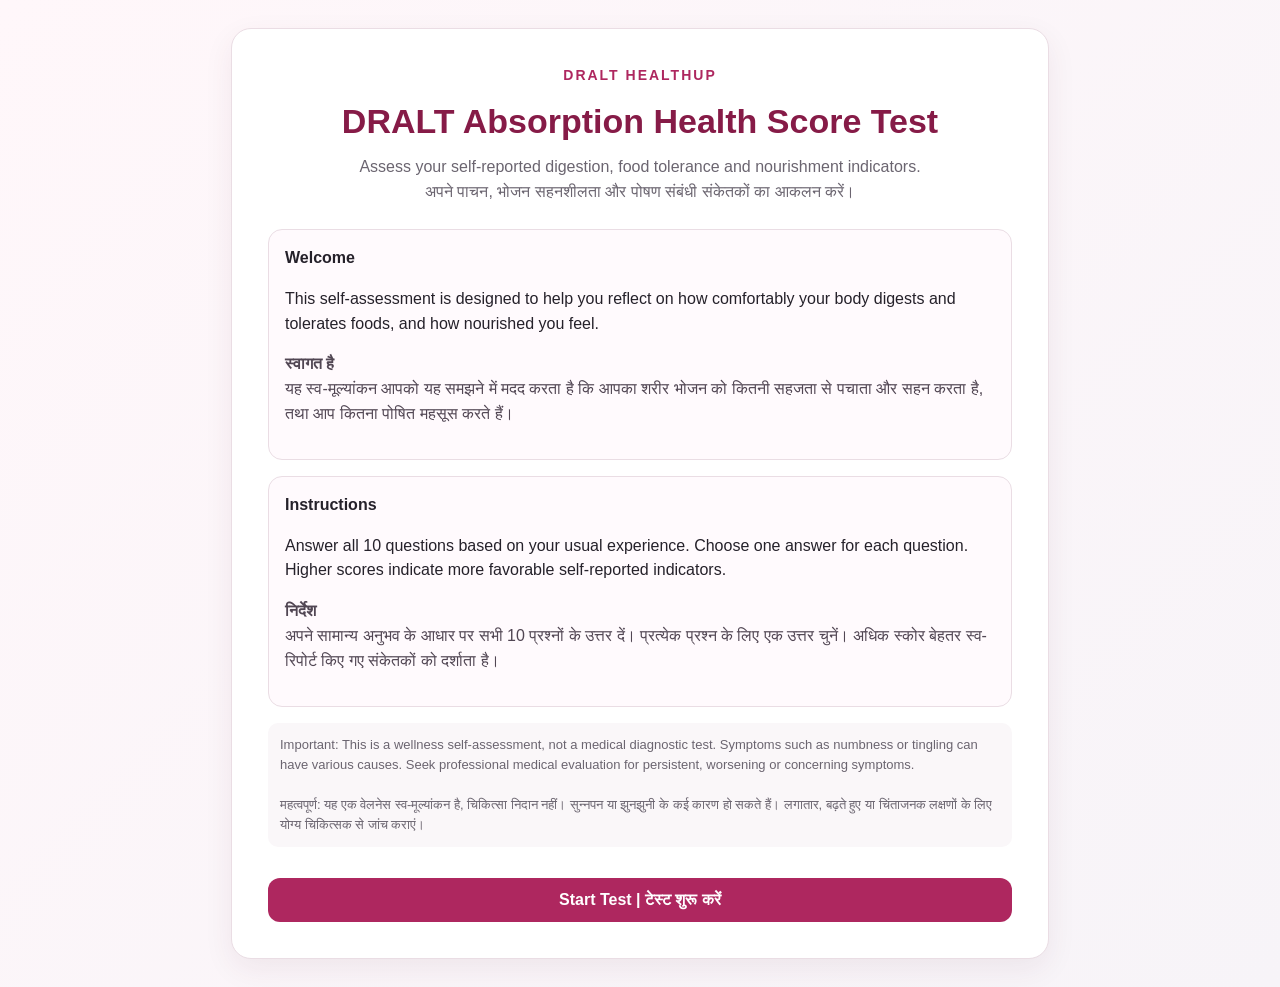
==== absorption-score.html @ eb75142c "Add files via upload" ====
<!DOCTYPE html>
<html lang="en">
<head>
<meta charset="UTF-8">
<meta name="viewport" content="width=device-width, initial-scale=1.0">
<title>DRALT Absorption Health Score Test</title>
<style>
:root{--magenta:#ae275f;--magenta-dark:#861b47;--soft:#fff1f6;--ink:#25212a;--muted:#6b6570;--line:#eadde4;--green:#287a53}
*{box-sizing:border-box}
body{margin:0;background:linear-gradient(135deg,#fff7fa,#f7f4f8);font-family:Arial,Helvetica,sans-serif;color:var(--ink);line-height:1.55}
.wrap{max-width:850px;margin:28px auto;padding:0 16px}
.card{background:#fff;border:1px solid var(--line);border-radius:20px;padding:clamp(20px,4vw,36px);box-shadow:0 10px 30px rgba(80,30,55,.07)}
.brand{text-align:center;color:var(--magenta);font-weight:800;letter-spacing:2px;font-size:14px}
h1{text-align:center;color:var(--magenta-dark);font-size:clamp(25px,5vw,34px);margin:8px 0}
.subtitle{text-align:center;color:var(--muted);margin:0 0 24px}
.bilingual{border:1px solid var(--line);border-radius:14px;padding:16px;margin:16px 0;background:#fffafd}
.bilingual .hi{margin-top:9px;color:#514653}
.note{font-size:13px;color:var(--muted);background:#faf7f9;padding:12px;border-radius:10px}
button{border:0;border-radius:12px;padding:13px 20px;font-size:16px;font-weight:700;cursor:pointer}
.primary{background:var(--magenta);color:#fff;width:100%;margin-top:18px}
.primary:hover{background:var(--magenta-dark)}
.progressrow{display:flex;justify-content:space-between;color:var(--muted);font-size:14px;margin-bottom:8px}
.progress{height:8px;background:#f0e5eb;border-radius:99px;overflow:hidden;margin-bottom:22px}
.bar{height:100%;background:var(--magenta);width:0%;transition:width .2s}
.qtitle{font-size:20px;font-weight:750;margin-bottom:5px}
.hindi{color:#594b56;margin-bottom:18px}
.options{display:grid;gap:10px}
.option{display:flex;align-items:flex-start;gap:12px;border:1px solid var(--line);border-radius:12px;padding:13px;cursor:pointer;transition:.15s}
.option:hover{border-color:var(--magenta);background:var(--soft)}
.option input{margin-top:5px;accent-color:var(--magenta);transform:scale(1.15)}
.option.selected{border-color:var(--magenta);background:var(--soft)}
.opttext{font-weight:600}.opthi{color:var(--muted);font-size:14px}
.nav{display:flex;gap:10px;margin-top:20px}.nav button{flex:1}
.secondary{background:#f1e9ee;color:var(--magenta-dark)}
.result{text-align:center}
.score{font-size:58px;font-weight:800;color:var(--magenta);line-height:1.1;margin:16px 0}
.score small{font-size:20px;color:var(--muted)}
.level{font-size:22px;font-weight:800;color:var(--magenta-dark)}
.resultbar{height:14px;background:#f0e5eb;border-radius:99px;margin:20px 0;overflow:hidden}
.resultbar div{height:100%;background:var(--magenta)}
.resultgrid{display:grid;grid-template-columns:repeat(2,minmax(0,1fr));gap:10px;margin-top:18px}
.resultitem{background:#fffafd;border:1px solid var(--line);border-radius:12px;padding:12px;text-align:left}
.resultitem strong{display:block;color:var(--magenta-dark)}
@media(max-width:560px){.resultgrid{grid-template-columns:1fr}.nav{flex-direction:column}}
</style>
</head>
<body>
<div class="wrap">
<div class="card" id="app">
<div class="brand">DRALT HEALTHUP</div>
<h1>DRALT Absorption Health Score Test</h1>
<p class="subtitle">Assess your self-reported digestion, food tolerance and nourishment indicators.<br>अपने पाचन, भोजन सहनशीलता और पोषण संबंधी संकेतकों का आकलन करें।</p>
<div class="bilingual">
<strong>Welcome</strong>
<p>This self-assessment is designed to help you reflect on how comfortably your body digests and tolerates foods, and how nourished you feel.</p>
<p class="hi"><strong>स्वागत है</strong><br>यह स्व-मूल्यांकन आपको यह समझने में मदद करता है कि आपका शरीर भोजन को कितनी सहजता से पचाता और सहन करता है, तथा आप कितना पोषित महसूस करते हैं।</p>
</div>
<div class="bilingual">
<strong>Instructions</strong>
<p>Answer all 10 questions based on your usual experience. Choose one answer for each question. Higher scores indicate more favorable self-reported indicators.</p>
<p class="hi"><strong>निर्देश</strong><br>अपने सामान्य अनुभव के आधार पर सभी 10 प्रश्नों के उत्तर दें। प्रत्येक प्रश्न के लिए एक उत्तर चुनें। अधिक स्कोर बेहतर स्व-रिपोर्ट किए गए संकेतकों को दर्शाता है।</p>
</div>
<p class="note">Important: This is a wellness self-assessment, not a medical diagnostic test. Symptoms such as numbness or tingling can have various causes. Seek professional medical evaluation for persistent, worsening or concerning symptoms.<br><br>महत्वपूर्ण: यह एक वेलनेस स्व-मूल्यांकन है, चिकित्सा निदान नहीं। सुन्नपन या झुनझुनी के कई कारण हो सकते हैं। लगातार, बढ़ते हुए या चिंताजनक लक्षणों के लिए योग्य चिकित्सक से जांच कराएं।</p>
<button class="primary" onclick="startTest()">Start Test | टेस्ट शुरू करें</button>
</div>
</div>
<script>
const questions = [
{en:"Digestive Comfort | पाचन की सहजता",q:"How comfortably does your body digest regular meals without heaviness or discomfort?",hi:"आपका शरीर नियमित भोजन को बिना भारीपन या परेशानी के कितनी सहजता से पचाता है?",opts:[["Very Poor","बहुत खराब"],["Poor","खराब"],["Average","सामान्य"],["Good","अच्छा"],["Excellent","उत्कृष्ट"]]},
{en:"Bloating & Gas | पेट फूलना एवं गैस",q:"How free are you from frequent bloating, gas or abdominal discomfort?",hi:"आप बार-बार होने वाले पेट फूलने, गैस या पेट की परेशानी से कितने मुक्त रहते हैं?",opts:[["Very Poor","बहुत खराब"],["Poor","खराब"],["Average","सामान्य"],["Good","अच्छा"],["Excellent","उत्कृष्ट"]]},
{en:"Bowel Health | मल त्याग का स्वास्थ्य",q:"How comfortable and satisfactory is your bowel movement, without constipation or loose stools?",hi:"कब्ज या पतले मल की परेशानी के बिना आपका मल त्याग कितना सहज और संतोषजनक रहता है?",opts:[["Very Poor","बहुत खराब"],["Poor","खराब"],["Average","सामान्य"],["Good","अच्छा"],["Excellent","उत्कृष्ट"]]},
{en:"Sweet Craving | मीठे की क्रेविंग",q:"How intense is your craving for sweets, sugar or sweet foods?",hi:"मीठा, चीनी या मिठाइयाँ खाने की क्रेविंग कितनी तीव्र होती है?",opts:[["Very Intense","बहुत तीव्र"],["Intense","तीव्र"],["Moderate","मध्यम"],["Mild","हल्की"],["Very Little / None","बहुत कम / बिल्कुल नहीं"]]},
{en:"Oily Food Craving | तेलयुक्त भोजन की क्रेविंग",q:"How intense is your craving for oily, fried or fatty foods?",hi:"तेलयुक्त, तले हुए या फैट वाले खाद्य पदार्थों की क्रेविंग कितनी तीव्र होती है?",opts:[["Very Intense","बहुत तीव्र"],["Intense","तीव्र"],["Moderate","मध्यम"],["Mild","हल्की"],["Very Little / None","बहुत कम / बिल्कुल नहीं"]]},
{en:"Spicy Food Craving | तीखे भोजन की क्रेविंग",q:"How intense is your craving for spicy or strongly flavored foods?",hi:"तीखे या तेज़ स्वाद वाले खाद्य पदार्थों की क्रेविंग कितनी तीव्र होती है?",opts:[["Very Intense","बहुत तीव्र"],["Intense","तीव्र"],["Moderate","मध्यम"],["Mild","हल्की"],["Very Little / None","बहुत कम / बिल्कुल नहीं"]]},
{en:"Food Tolerance | भोजन सहनशीलता",q:"How comfortably does your digestive system tolerate fruits, raw salads and healthy raw green vegetables without gas, digestive discomfort or any other unwanted symptoms?",hi:"आपका पाचन तंत्र फलों, कच्चे सलाद और स्वस्थ कच्ची हरी सब्ज़ियों को गैस, पाचन संबंधी परेशानी या किसी अन्य अनचाहे लक्षण के बिना कितनी सहजता से सहन करता है?",opts:[["Very Poor","बहुत खराब"],["Poor","खराब"],["Average","सामान्य"],["Good","अच्छा"],["Excellent","उत्कृष्ट"]]},
{en:"Nourishment & Strength | पोषण एवं शक्ति",q:"How adequately nourished and physically strong do you feel in daily life?",hi:"आप दैनिक जीवन में कितना पोषित और शारीरिक रूप से मजबूत महसूस करते हैं?",opts:[["Very Poor","बहुत खराब"],["Poor","खराब"],["Average","सामान्य"],["Good","अच्छा"],["Excellent","उत्कृष्ट"]]},
{en:"Hair & Nails Health | बाल एवं नाखूनों का स्वास्थ्य",q:"How healthy and strong do your hair and nails feel, without frequent brittleness or unusual changes?",hi:"बार-बार टूटने या असामान्य बदलाव के बिना आपके बाल और नाखून कितने स्वस्थ और मजबूत महसूस होते हैं?",opts:[["Very Poor","बहुत खराब"],["Poor","खराब"],["Average","सामान्य"],["Good","अच्छा"],["Excellent","उत्कृष्ट"]]},
{en:"Numbness & Tingling | सुन्नपन एवं झुनझुनी",q:"How frequently do you experience numbness or tingling sensations in your hands, feet or other body parts?",hi:"आपको हाथों, पैरों या शरीर के अन्य हिस्सों में सुन्नपन या झुनझुनी का अनुभव कितनी बार होता है?",opts:[["Very Frequently","बहुत बार"],["Frequently","बार-बार"],["Sometimes","कभी-कभी"],["Rarely","बहुत कम"],["Never","कभी नहीं"]]}
];
let answers = Array(questions.length).fill(null), current=0;
function startTest(){current=0;renderQuestion();}
function renderQuestion(){
const q=questions[current];
const app=document.getElementById("app");
app.innerHTML=`<div class="brand">DRALT HEALTHUP</div><div class="progressrow"><span>Question ${current+1} of ${questions.length} | प्रश्न ${current+1}/${questions.length}</span><span>${Math.round((current)/questions.length*100)}%</span></div><div class="progress"><div class="bar" style="width:${(current)/questions.length*100}%"></div></div><div class="qtitle">${q.en}</div><div>${q.q}</div><div class="hindi">${q.hi}</div><div class="options">${q.opts.map((o,i)=>`<label class="option ${answers[current]===i?'selected':''}"><input type="radio" name="answer" value="${i}" ${answers[current]===i?'checked':''} onchange="choose(${i})"><span><span class="opttext">${i+1}. ${o[0]}</span><br><span class="opthi">${o[1]}</span></span></label>`).join("")}</div><div class="nav">${current>0?'<button class="secondary" onclick="prev()">Previous | पिछला</button>':''}<button class="primary" style="margin-top:0" onclick="next()">${current===questions.length-1?'See Result | परिणाम देखें':'Next | अगला'}</button></div>`;
}
function choose(i){answers[current]=i;renderQuestion();}
function prev(){if(current>0){current--;renderQuestion();}}
function next(){if(answers[current]===null){alert("Please select an answer. कृपया एक उत्तर चुनें।");return;}if(current<questions.length-1){current++;renderQuestion();}else showResult();}
function showResult(){
const total=answers.reduce((sum,a)=>sum+(a+1),0);
const pct=Math.round(total/50*100);
let level,eng,hindi,desc,descHi;
if(pct>=90){level="Excellent";eng="Your responses indicate very favorable self-reported digestion, food tolerance and nourishment indicators.";hindi="आपके उत्तर पाचन, भोजन सहनशीलता और पोषण के बहुत अनुकूल स्व-रिपोर्ट किए गए संकेत दर्शाते हैं।";descHi="अपने स्वस्थ दिनचर्या को बनाए रखें।"}
else if(pct>=75){level="Good";eng="Your responses indicate generally favorable indicators, with some areas that may benefit from attention.";hindi="आपके उत्तर सामान्यतः अनुकूल संकेत दर्शाते हैं, कुछ क्षेत्रों पर ध्यान देना उपयोगी हो सकता है।";descHi="कुछ क्षेत्रों में सुधार पर ध्यान दें।"}
else if(pct>=60){level="Moderate";eng="Your responses indicate mixed indicators. Reflect on the areas with lower scores and consider appropriate support.";hindi="आपके उत्तर मिले-जुले संकेत दर्शाते हैं। कम स्कोर वाले क्षेत्रों पर विचार करें और उचित सहायता लें।";descHi="कम स्कोर वाले क्षेत्रों पर ध्यान दें।"}
else if(pct>=40){level="Needs Attention";eng="Your responses indicate several areas that may need attention. Consider discussing persistent symptoms with a healthcare professional.";hindi="आपके उत्तर कई ऐसे क्षेत्रों का संकेत देते हैं जिन पर ध्यान देने की आवश्यकता हो सकती है। लगातार लक्षणों के लिए स्वास्थ्य विशेषज्ञ से चर्चा करें।";descHi="लक्षण बने रहें तो स्वास्थ्य विशेषज्ञ से चर्चा करें।"}
else{level="Priority Attention";eng="Your responses indicate notable concerns in this self-assessment. Consider a professional evaluation, especially for persistent symptoms.";hindi="इस स्व-मूल्यांकन में आपके उत्तर उल्लेखनीय चिंताओं का संकेत देते हैं। विशेषकर लगातार लक्षणों के लिए पेशेवर जांच पर विचार करें।";descHi="पेशेवर जांच पर विचार करें।"}
document.getElementById("app").innerHTML=`<div class="brand">DRALT HEALTHUP</div><div class="result"><h1>DRALT Absorption Health Score Test</h1><p class="subtitle">Your Result | आपका परिणाम</p><div class="score">${total}<small> / 50</small></div><div class="level">${level}</div><div class="resultbar"><div style="width:${pct}%"></div></div><p><strong>${eng}</strong></p><p class="hindi">${hindi}</p><div class="resultgrid"><div class="resultitem"><strong>Score Percentage | स्कोर प्रतिशत</strong>${pct}%</div><div class="resultitem"><strong>Interpretation | व्याख्या</strong>${level}<br>${descHi}</div></div><p class="note" style="text-align:left;margin-top:20px">This score reflects your answers only. It does not confirm nutrient absorption, gut microbiome composition or any deficiency. A low score or persistent numbness/tingling should be discussed with a qualified healthcare professional.<br><br>यह स्कोर केवल आपके उत्तरों पर आधारित है। यह पोषक तत्वों के अवशोषण, गट माइक्रोबायोम की संरचना या किसी कमी की पुष्टि नहीं करता। कम स्कोर या लगातार सुन्नपन/झुनझुनी के लिए योग्य स्वास्थ्य विशेषज्ञ से चर्चा करें।</p><button class="primary" onclick="location.reload()">Retake Test | फिर से टेस्ट करें</button></div>`;
}
</script>
</body>
</html>
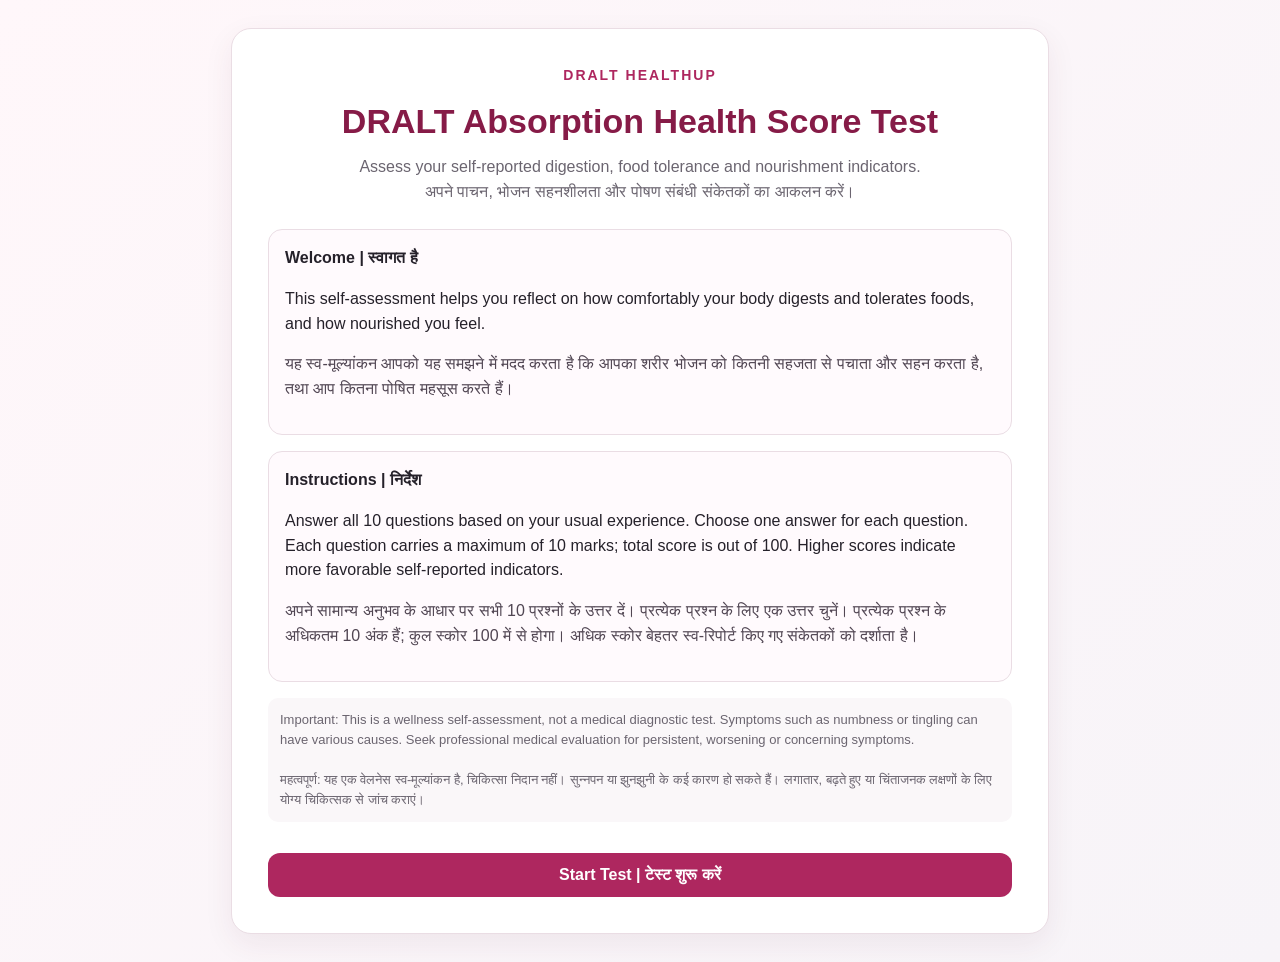
==== commit 7cc7a527: "Update absorption-score.html" ====
--- a/absorption-score.html
+++ b/absorption-score.html
@@ -5,7 +5,7 @@
 <meta name="viewport" content="width=device-width, initial-scale=1.0">
 <title>DRALT Absorption Health Score Test</title>
 <style>
-:root{--magenta:#ae275f;--magenta-dark:#861b47;--soft:#fff1f6;--ink:#25212a;--muted:#6b6570;--line:#eadde4;--green:#287a53}
+:root{--magenta:#ae275f;--magenta-dark:#861b47;--soft:#fff1f6;--ink:#25212a;--muted:#6b6570;--line:#eadde4}
 *{box-sizing:border-box}
 body{margin:0;background:linear-gradient(135deg,#fff7fa,#f7f4f8);font-family:Arial,Helvetica,sans-serif;color:var(--ink);line-height:1.55}
 .wrap{max-width:850px;margin:28px auto;padding:0 16px}
@@ -14,21 +14,20 @@
 h1{text-align:center;color:var(--magenta-dark);font-size:clamp(25px,5vw,34px);margin:8px 0}
 .subtitle{text-align:center;color:var(--muted);margin:0 0 24px}
 .bilingual{border:1px solid var(--line);border-radius:14px;padding:16px;margin:16px 0;background:#fffafd}
-.bilingual .hi{margin-top:9px;color:#514653}
+.hi{margin-top:9px;color:#514653}
 .note{font-size:13px;color:var(--muted);background:#faf7f9;padding:12px;border-radius:10px}
 button{border:0;border-radius:12px;padding:13px 20px;font-size:16px;font-weight:700;cursor:pointer}
 .primary{background:var(--magenta);color:#fff;width:100%;margin-top:18px}
 .primary:hover{background:var(--magenta-dark)}
 .progressrow{display:flex;justify-content:space-between;color:var(--muted);font-size:14px;margin-bottom:8px}
 .progress{height:8px;background:#f0e5eb;border-radius:99px;overflow:hidden;margin-bottom:22px}
-.bar{height:100%;background:var(--magenta);width:0%;transition:width .2s}
+.bar{height:100%;background:var(--magenta);transition:width .2s}
 .qtitle{font-size:20px;font-weight:750;margin-bottom:5px}
 .hindi{color:#594b56;margin-bottom:18px}
 .options{display:grid;gap:10px}
 .option{display:flex;align-items:flex-start;gap:12px;border:1px solid var(--line);border-radius:12px;padding:13px;cursor:pointer;transition:.15s}
-.option:hover{border-color:var(--magenta);background:var(--soft)}
+.option:hover,.option.selected{border-color:var(--magenta);background:var(--soft)}
 .option input{margin-top:5px;accent-color:var(--magenta);transform:scale(1.15)}
-.option.selected{border-color:var(--magenta);background:var(--soft)}
 .opttext{font-weight:600}.opthi{color:var(--muted);font-size:14px}
 .nav{display:flex;gap:10px;margin-top:20px}.nav button{flex:1}
 .secondary{background:#f1e9ee;color:var(--magenta-dark)}
@@ -44,60 +43,109 @@
 @media(max-width:560px){.resultgrid{grid-template-columns:1fr}.nav{flex-direction:column}}
 </style>
 </head>
-<body>
-<div class="wrap">
-<div class="card" id="app">
+<body><div class="wrap"><div class="card" id="app">
 <div class="brand">DRALT HEALTHUP</div>
 <h1>DRALT Absorption Health Score Test</h1>
 <p class="subtitle">Assess your self-reported digestion, food tolerance and nourishment indicators.<br>अपने पाचन, भोजन सहनशीलता और पोषण संबंधी संकेतकों का आकलन करें।</p>
-<div class="bilingual">
-<strong>Welcome</strong>
-<p>This self-assessment is designed to help you reflect on how comfortably your body digests and tolerates foods, and how nourished you feel.</p>
-<p class="hi"><strong>स्वागत है</strong><br>यह स्व-मूल्यांकन आपको यह समझने में मदद करता है कि आपका शरीर भोजन को कितनी सहजता से पचाता और सहन करता है, तथा आप कितना पोषित महसूस करते हैं।</p>
-</div>
-<div class="bilingual">
-<strong>Instructions</strong>
-<p>Answer all 10 questions based on your usual experience. Choose one answer for each question. Higher scores indicate more favorable self-reported indicators.</p>
-<p class="hi"><strong>निर्देश</strong><br>अपने सामान्य अनुभव के आधार पर सभी 10 प्रश्नों के उत्तर दें। प्रत्येक प्रश्न के लिए एक उत्तर चुनें। अधिक स्कोर बेहतर स्व-रिपोर्ट किए गए संकेतकों को दर्शाता है।</p>
-</div>
+<div class="bilingual"><strong>Welcome | स्वागत है</strong>
+<p>This self-assessment helps you reflect on how comfortably your body digests and tolerates foods, and how nourished you feel.</p>
+<p class="hi">यह स्व-मूल्यांकन आपको यह समझने में मदद करता है कि आपका शरीर भोजन को कितनी सहजता से पचाता और सहन करता है, तथा आप कितना पोषित महसूस करते हैं।</p></div>
+<div class="bilingual"><strong>Instructions | निर्देश</strong>
+<p>Answer all 10 questions based on your usual experience. Choose one answer for each question. Each question carries a maximum of 10 marks; total score is out of 100. Higher scores indicate more favorable self-reported indicators.</p>
+<p class="hi">अपने सामान्य अनुभव के आधार पर सभी 10 प्रश्नों के उत्तर दें। प्रत्येक प्रश्न के लिए एक उत्तर चुनें। प्रत्येक प्रश्न के अधिकतम 10 अंक हैं; कुल स्कोर 100 में से होगा। अधिक स्कोर बेहतर स्व-रिपोर्ट किए गए संकेतकों को दर्शाता है।</p></div>
 <p class="note">Important: This is a wellness self-assessment, not a medical diagnostic test. Symptoms such as numbness or tingling can have various causes. Seek professional medical evaluation for persistent, worsening or concerning symptoms.<br><br>महत्वपूर्ण: यह एक वेलनेस स्व-मूल्यांकन है, चिकित्सा निदान नहीं। सुन्नपन या झुनझुनी के कई कारण हो सकते हैं। लगातार, बढ़ते हुए या चिंताजनक लक्षणों के लिए योग्य चिकित्सक से जांच कराएं।</p>
 <button class="primary" onclick="startTest()">Start Test | टेस्ट शुरू करें</button>
-</div>
-</div>
+</div></div>
 <script>
-const questions = [
-{en:"Digestive Comfort | पाचन की सहजता",q:"How comfortably does your body digest regular meals without heaviness or discomfort?",hi:"आपका शरीर नियमित भोजन को बिना भारीपन या परेशानी के कितनी सहजता से पचाता है?",opts:[["Very Poor","बहुत खराब"],["Poor","खराब"],["Average","सामान्य"],["Good","अच्छा"],["Excellent","उत्कृष्ट"]]},
-{en:"Bloating & Gas | पेट फूलना एवं गैस",q:"How free are you from frequent bloating, gas or abdominal discomfort?",hi:"आप बार-बार होने वाले पेट फूलने, गैस या पेट की परेशानी से कितने मुक्त रहते हैं?",opts:[["Very Poor","बहुत खराब"],["Poor","खराब"],["Average","सामान्य"],["Good","अच्छा"],["Excellent","उत्कृष्ट"]]},
-{en:"Bowel Health | मल त्याग का स्वास्थ्य",q:"How comfortable and satisfactory is your bowel movement, without constipation or loose stools?",hi:"कब्ज या पतले मल की परेशानी के बिना आपका मल त्याग कितना सहज और संतोषजनक रहता है?",opts:[["Very Poor","बहुत खराब"],["Poor","खराब"],["Average","सामान्य"],["Good","अच्छा"],["Excellent","उत्कृष्ट"]]},
-{en:"Sweet Craving | मीठे की क्रेविंग",q:"How intense is your craving for sweets, sugar or sweet foods?",hi:"मीठा, चीनी या मिठाइयाँ खाने की क्रेविंग कितनी तीव्र होती है?",opts:[["Very Intense","बहुत तीव्र"],["Intense","तीव्र"],["Moderate","मध्यम"],["Mild","हल्की"],["Very Little / None","बहुत कम / बिल्कुल नहीं"]]},
-{en:"Oily Food Craving | तेलयुक्त भोजन की क्रेविंग",q:"How intense is your craving for oily, fried or fatty foods?",hi:"तेलयुक्त, तले हुए या फैट वाले खाद्य पदार्थों की क्रेविंग कितनी तीव्र होती है?",opts:[["Very Intense","बहुत तीव्र"],["Intense","तीव्र"],["Moderate","मध्यम"],["Mild","हल्की"],["Very Little / None","बहुत कम / बिल्कुल नहीं"]]},
-{en:"Spicy Food Craving | तीखे भोजन की क्रेविंग",q:"How intense is your craving for spicy or strongly flavored foods?",hi:"तीखे या तेज़ स्वाद वाले खाद्य पदार्थों की क्रेविंग कितनी तीव्र होती है?",opts:[["Very Intense","बहुत तीव्र"],["Intense","तीव्र"],["Moderate","मध्यम"],["Mild","हल्की"],["Very Little / None","बहुत कम / बिल्कुल नहीं"]]},
-{en:"Food Tolerance | भोजन सहनशीलता",q:"How comfortably does your digestive system tolerate fruits, raw salads and healthy raw green vegetables without gas, digestive discomfort or any other unwanted symptoms?",hi:"आपका पाचन तंत्र फलों, कच्चे सलाद और स्वस्थ कच्ची हरी सब्ज़ियों को गैस, पाचन संबंधी परेशानी या किसी अन्य अनचाहे लक्षण के बिना कितनी सहजता से सहन करता है?",opts:[["Very Poor","बहुत खराब"],["Poor","खराब"],["Average","सामान्य"],["Good","अच्छा"],["Excellent","उत्कृष्ट"]]},
-{en:"Nourishment & Strength | पोषण एवं शक्ति",q:"How adequately nourished and physically strong do you feel in daily life?",hi:"आप दैनिक जीवन में कितना पोषित और शारीरिक रूप से मजबूत महसूस करते हैं?",opts:[["Very Poor","बहुत खराब"],["Poor","खराब"],["Average","सामान्य"],["Good","अच्छा"],["Excellent","उत्कृष्ट"]]},
-{en:"Hair & Nails Health | बाल एवं नाखूनों का स्वास्थ्य",q:"How healthy and strong do your hair and nails feel, without frequent brittleness or unusual changes?",hi:"बार-बार टूटने या असामान्य बदलाव के बिना आपके बाल और नाखून कितने स्वस्थ और मजबूत महसूस होते हैं?",opts:[["Very Poor","बहुत खराब"],["Poor","खराब"],["Average","सामान्य"],["Good","अच्छा"],["Excellent","उत्कृष्ट"]]},
-{en:"Numbness & Tingling | सुन्नपन एवं झुनझुनी",q:"How frequently do you experience numbness or tingling sensations in your hands, feet or other body parts?",hi:"आपको हाथों, पैरों या शरीर के अन्य हिस्सों में सुन्नपन या झुनझुनी का अनुभव कितनी बार होता है?",opts:[["Very Frequently","बहुत बार"],["Frequently","बार-बार"],["Sometimes","कभी-कभी"],["Rarely","बहुत कम"],["Never","कभी नहीं"]]}
+const regularOptions=[
+["2","I frequently experience this problem.","मुझे यह समस्या अक्सर होती है।"],
+["4","I experience this problem in many situations.","मुझे कई स्थितियों में यह समस्या होती है।"],
+["6","I experience this occasionally; it is generally manageable.","मुझे यह कभी-कभी होता है; सामान्यतः संभालने योग्य है।"],
+["8","I rarely experience this problem.","मुझे यह समस्या बहुत कम होती है।"],
+["10","I almost never experience this problem; my experience is consistently excellent.","मुझे यह समस्या लगभग कभी नहीं होती; मेरा अनुभव लगातार बहुत अच्छा रहता है।"]
 ];
-let answers = Array(questions.length).fill(null), current=0;
-function startTest(){current=0;renderQuestion();}
-function renderQuestion(){
-const q=questions[current];
-const app=document.getElementById("app");
-app.innerHTML=`<div class="brand">DRALT HEALTHUP</div><div class="progressrow"><span>Question ${current+1} of ${questions.length} | प्रश्न ${current+1}/${questions.length}</span><span>${Math.round((current)/questions.length*100)}%</span></div><div class="progress"><div class="bar" style="width:${(current)/questions.length*100}%"></div></div><div class="qtitle">${q.en}</div><div>${q.q}</div><div class="hindi">${q.hi}</div><div class="options">${q.opts.map((o,i)=>`<label class="option ${answers[current]===i?'selected':''}"><input type="radio" name="answer" value="${i}" ${answers[current]===i?'checked':''} onchange="choose(${i})"><span><span class="opttext">${i+1}. ${o[0]}</span><br><span class="opthi">${o[1]}</span></span></label>`).join("")}</div><div class="nav">${current>0?'<button class="secondary" onclick="prev()">Previous | पिछला</button>':''}<button class="primary" style="margin-top:0" onclick="next()">${current===questions.length-1?'See Result | परिणाम देखें':'Next | अगला'}</button></div>`;
+const questions=[
+{title:"Q1. Digestive Comfort | पाचन की सहजता",q:"How comfortably does your body digest regular meals without heaviness or discomfort?",hi:"आपका शरीर नियमित भोजन को बिना भारीपन या परेशानी के कितनी सहजता से पचाता है?",opts:[
+["2","I frequently experience heaviness or discomfort after meals.","भोजन के बाद अक्सर भारीपन या परेशानी होती है।"],
+["4","I experience digestive discomfort after many meals.","कई बार भोजन के बाद पाचन संबंधी परेशानी होती है।"],
+["6","My digestion is generally comfortable, with occasional discomfort.","सामान्यतः पाचन सहज रहता है, कभी-कभी परेशानी होती है।"],
+["8","I digest almost all regular meals comfortably.","लगभग सभी नियमित भोजन सहजता से पचते हैं।"],
+["10","I consistently digest a wide variety of regular meals exceptionally comfortably, without noticeable heaviness or discomfort.","मैं विभिन्न प्रकार के नियमित भोजन को लगभग हमेशा बिना किसी भारीपन या परेशानी के सहजता से पचाता हूँ।"]]},
+{title:"Q2. Bloating & Gas | पेट फूलना एवं गैस",q:"How free are you from frequent bloating, gas or abdominal discomfort?",hi:"आप बार-बार होने वाले पेट फूलने, गैस या पेट की परेशानी से कितने मुक्त रहते हैं?",opts:[
+["2","I experience bloating, gas or abdominal discomfort very frequently.","पेट फूलना, गैस या पेट की परेशानी बहुत बार होती है।"],
+["4","These symptoms occur frequently and affect my comfort.","ये लक्षण अक्सर होते हैं और मेरी सहजता को प्रभावित करते हैं।"],
+["6","These symptoms occur occasionally but are usually manageable.","ये लक्षण कभी-कभी होते हैं, लेकिन सामान्यतः संभालने योग्य होते हैं।"],
+["8","I rarely experience bloating, gas or abdominal discomfort.","पेट फूलना, गैस या पेट की परेशानी बहुत कम होती है।"],
+["10","I almost never experience bloating, gas or abdominal discomfort.","मुझे लगभग कभी पेट फूलने, गैस या पेट की परेशानी नहीं होती।"]]},
+{title:"Q3. Bowel Health | मल त्याग का स्वास्थ्य",q:"How comfortable and satisfactory is your bowel movement, without constipation or loose stools?",hi:"कब्ज या पतले मल की परेशानी के बिना आपका मल त्याग कितना सहज और संतोषजनक रहता है?",opts:[
+["2","My bowel movements are frequently uncomfortable or irregular.","मेरा मल त्याग अक्सर असहज या अनियमित रहता है।"],
+["4","I frequently experience constipation, loose stools or incomplete evacuation.","मुझे अक्सर कब्ज, पतले मल या अधूरे मल त्याग की परेशानी होती है।"],
+["6","My bowel movements are generally satisfactory, with occasional irregularity.","मेरा मल त्याग सामान्यतः संतोषजनक रहता है, कभी-कभी अनियमितता होती है।"],
+["8","My bowel movements are almost always comfortable and regular.","मेरा मल त्याग लगभग हमेशा सहज और नियमित रहता है।"],
+["10","My bowel movements are consistently comfortable, regular and complete, with no noticeable difficulty.","मेरा मल त्याग लगातार सहज, नियमित और पूर्ण रहता है, बिना किसी उल्लेखनीय परेशानी के।"]]},
+{title:"Q4. Sweet Craving | मीठे की क्रेविंग",q:"How intense is your craving for sweets, sugar or sweet foods?",hi:"मीठा, चीनी या मिठाइयाँ खाने की क्रेविंग कितनी तीव्र होती है?",opts:[
+["2","I experience very strong cravings and find them difficult to control.","मुझे बहुत तीव्र क्रेविंग होती है और उसे नियंत्रित करना कठिन होता है।"],
+["4","I experience strong cravings and often feel compelled to eat sweets.","मुझे तीव्र क्रेविंग होती है और अक्सर मीठा खाने की इच्छा पर नियंत्रण कठिन होता है।"],
+["6","I experience moderate cravings occasionally.","मुझे कभी-कभी मध्यम स्तर की क्रेविंग होती है।"],
+["8","I experience mild cravings only occasionally.","मुझे कभी-कभी हल्की क्रेविंग होती है।"],
+["10","I rarely or almost never experience cravings for sweets.","मुझे मीठे की क्रेविंग बहुत कम या लगभग कभी नहीं होती।"]]},
+{title:"Q5. Oily Food Craving | तेलयुक्त भोजन की क्रेविंग",q:"How intense is your craving for oily, fried or fatty foods?",hi:"तेलयुक्त, तले हुए या फैट वाले खाद्य पदार्थों की क्रेविंग कितनी तीव्र होती है?",opts:[
+["2","I experience very strong cravings for oily or fried foods.","मुझे तेलयुक्त या तले हुए खाद्य पदार्थों की बहुत तीव्र क्रेविंग होती है।"],
+["4","I frequently feel a strong urge to eat oily or fried foods.","मुझे अक्सर तेलयुक्त या तले हुए खाद्य पदार्थ खाने की तीव्र इच्छा होती है।"],
+["6","I experience moderate cravings occasionally.","मुझे कभी-कभी मध्यम स्तर की क्रेविंग होती है।"],
+["8","I experience mild cravings only occasionally.","मुझे कभी-कभी हल्की क्रेविंग होती है।"],
+["10","I rarely or almost never crave oily, fried or fatty foods.","मुझे तेलयुक्त, तले हुए या फैट वाले खाद्य पदार्थों की क्रेविंग बहुत कम या लगभग कभी नहीं होती।"]]},
+{title:"Q6. Spicy & Unhealthy Food Craving | तीखे एवं अन्य अस्वास्थ्यकर खाद्य पदार्थों की क्रेविंग",q:"How intense is your craving for spicy foods and other unhealthy foods such as junk food, packaged snacks or fast food?",hi:"तीखे खाद्य पदार्थों तथा अन्य अस्वास्थ्यकर खाद्य पदार्थों जैसे जंक फूड, पैकेज्ड स्नैक्स या फास्ट फूड की क्रेविंग कितनी तीव्र होती है?",opts:[
+["2","I experience very strong cravings and find them difficult to control.","मुझे बहुत तीव्र क्रेविंग होती है और उसे नियंत्रित करना कठिन होता है।"],
+["4","I frequently feel a strong urge to eat these foods.","मुझे अक्सर इन खाद्य पदार्थों को खाने की तीव्र इच्छा होती है।"],
+["6","I experience moderate cravings occasionally.","मुझे कभी-कभी मध्यम स्तर की क्रेविंग होती है।"],
+["8","I experience mild cravings only occasionally.","मुझे कभी-कभी हल्की क्रेविंग होती है।"],
+["10","I rarely or almost never crave these foods.","मुझे इन खाद्य पदार्थों की क्रेविंग बहुत कम या लगभग कभी नहीं होती।"]]},
+{title:"Q7. Food Tolerance | भोजन सहनशीलता",q:"How comfortably does your digestive system tolerate fruits, raw salads and healthy raw green vegetables without gas, digestive discomfort or any other unwanted symptoms?",hi:"आपका पाचन तंत्र फलों, कच्चे सलाद और स्वस्थ कच्ची हरी सब्ज़ियों को गैस, पाचन संबंधी परेशानी या किसी अन्य अनचाहे लक्षण के बिना कितनी सहजता से सहन करता है?",opts:[
+["2","I experience significant discomfort or unwanted symptoms with most of these foods.","इनमें से अधिकांश खाद्य पदार्थों से मुझे काफी परेशानी या अनचाहे लक्षण होते हैं।"],
+["4","I tolerate only a few of these foods comfortably.","मैं इनमें से केवल कुछ खाद्य पदार्थों को ही सहजता से सहन कर पाता हूँ।"],
+["6","I tolerate many of these foods, but some cause occasional discomfort.","मैं इनमें से कई खाद्य पदार्थों को सहन कर पाता हूँ, लेकिन कुछ से कभी-कभी परेशानी होती है।"],
+["8","I comfortably tolerate almost all of these foods, with rare symptoms.","मैं लगभग सभी खाद्य पदार्थों को सहजता से सहन कर पाता हूँ, कभी-कभार ही लक्षण होते हैं।"],
+["10","I consistently tolerate a wide variety of fruits, raw salads and healthy raw green vegetables without noticeable unwanted symptoms.","मैं विभिन्न प्रकार के फल, कच्चे सलाद और स्वस्थ कच्ची हरी सब्ज़ियों को लगातार बिना किसी उल्लेखनीय अनचाहे लक्षण के सहजता से सहन करता हूँ।"]]},
+{title:"Q8. Nourishment & Strength | पोषण एवं शारीरिक शक्ति",q:"How adequately nourished and physically strong do you feel in daily life?",hi:"आप दैनिक जीवन में कितना पोषित और शारीरिक रूप से मजबूत महसूस करते हैं?",opts:[
+["2","I frequently feel poorly nourished, weak or lacking in physical strength.","मैं अक्सर कम पोषित, कमजोर या शारीरिक शक्ति की कमी महसूस करता हूँ।"],
+["4","I often feel low in strength or nourishment.","मैं अक्सर शारीरिक शक्ति या पोषण की कमी महसूस करता हूँ।"],
+["6","I generally feel adequately nourished and reasonably strong.","मैं सामान्यतः पर्याप्त पोषित और ठीक-ठाक मजबूत महसूस करता हूँ।"],
+["8","I feel well-nourished and physically strong in most daily activities.","मैं अधिकांश दैनिक गतिविधियों में अच्छी तरह पोषित और शारीरिक रूप से मजबूत महसूस करता हूँ।"],
+["10","I consistently feel exceptionally well-nourished, strong and energetic in my daily life.","मैं दैनिक जीवन में लगातार अत्यंत अच्छी तरह पोषित, मजबूत और ऊर्जावान महसूस करता हूँ।"]]},
+{title:"Q9. Hair & Nails Health | बाल एवं नाखूनों का स्वास्थ्य",q:"How healthy and strong do your hair and nails feel, without frequent brittleness or unusual changes?",hi:"बार-बार टूटने या असामान्य बदलाव के बिना आपके बाल और नाखून कितने स्वस्थ और मजबूत महसूस होते हैं?",opts:[
+["2","I frequently experience hair or nail weakness, breakage or noticeable changes.","मुझे अक्सर बालों या नाखूनों में कमजोरी, टूटने या स्पष्ट बदलाव का अनुभव होता है।"],
+["4","I experience recurring hair or nail problems.","मुझे बालों या नाखूनों से संबंधित बार-बार समस्याएँ होती हैं।"],
+["6","My hair and nails are generally satisfactory, with occasional concerns.","मेरे बाल और नाखून सामान्यतः संतोषजनक हैं, कभी-कभी चिंता होती है।"],
+["8","My hair and nails are usually healthy and strong, with rare concerns.","मेरे बाल और नाखून सामान्यतः स्वस्थ और मजबूत हैं, बहुत कम चिंता होती है।"],
+["10","My hair and nails consistently remain healthy and strong, with no noticeable recurring concerns.","मेरे बाल और नाखून लगातार स्वस्थ और मजबूत रहते हैं, कोई उल्लेखनीय बार-बार होने वाली समस्या नहीं होती।"]]},
+{title:"Q10. Numbness & Tingling | सुन्नपन एवं झुनझुनी",q:"How frequently do you experience numbness or tingling sensations in your hands, feet or other body parts?",hi:"आपको हाथों, पैरों या शरीर के अन्य हिस्सों में सुन्नपन या झुनझुनी का अनुभव कितनी बार होता है?",opts:[
+["2","I experience numbness or tingling very frequently or almost daily.","मुझे सुन्नपन या झुनझुनी बहुत बार या लगभग रोज़ होती है।"],
+["4","I experience these sensations frequently during the week.","मुझे सप्ताह में कई बार इन संवेदनाओं का अनुभव होता है।"],
+["6","I experience these sensations occasionally.","मुझे कभी-कभी इन संवेदनाओं का अनुभव होता है।"],
+["8","I experience these sensations rarely.","मुझे इन संवेदनाओं का अनुभव बहुत कम होता है।"],
+["10","I almost never experience numbness or tingling sensations.","मुझे लगभग कभी सुन्नपन या झुनझुनी का अनुभव नहीं होता।"]]}
+];
+let answers=Array(10).fill(null), current=0;
+function startTest(){current=0;renderQ();}
+function renderQ(){
+let q=questions[current],app=document.getElementById("app");
+app.innerHTML=`<div class="brand">DRALT HEALTHUP</div><div class="progressrow"><span>Question ${current+1} of 10 | प्रश्न ${current+1}/10</span><span>${current*10}%</span></div><div class="progress"><div class="bar" style="width:${current*10}%"></div></div><div class="qtitle">${q.title}</div><div>${q.q}</div><div class="hindi">${q.hi}</div><div class="options">${q.opts.map((o,i)=>`<label class="option ${answers[current]===i?'selected':''}"><input type="radio" name="answer" ${answers[current]===i?'checked':''} onchange="choose(${i})"><span><span class="opttext">${o[0]} Marks — ${o[1]}</span><br><span class="opthi">${o[2]}</span></span></label>`).join("")}</div><div class="nav">${current>0?'<button class="secondary" onclick="prev()">Previous | पिछला</button>':''}<button class="primary" style="margin-top:0" onclick="next()">${current===9?'See Result | परिणाम देखें':'Next | अगला'}</button></div>`;
 }
-function choose(i){answers[current]=i;renderQuestion();}
-function prev(){if(current>0){current--;renderQuestion();}}
-function next(){if(answers[current]===null){alert("Please select an answer. कृपया एक उत्तर चुनें।");return;}if(current<questions.length-1){current++;renderQuestion();}else showResult();}
-function showResult(){
-const total=answers.reduce((sum,a)=>sum+(a+1),0);
-const pct=Math.round(total/50*100);
-let level,eng,hindi,desc,descHi;
-if(pct>=90){level="Excellent";eng="Your responses indicate very favorable self-reported digestion, food tolerance and nourishment indicators.";hindi="आपके उत्तर पाचन, भोजन सहनशीलता और पोषण के बहुत अनुकूल स्व-रिपोर्ट किए गए संकेत दर्शाते हैं।";descHi="अपने स्वस्थ दिनचर्या को बनाए रखें।"}
-else if(pct>=75){level="Good";eng="Your responses indicate generally favorable indicators, with some areas that may benefit from attention.";hindi="आपके उत्तर सामान्यतः अनुकूल संकेत दर्शाते हैं, कुछ क्षेत्रों पर ध्यान देना उपयोगी हो सकता है।";descHi="कुछ क्षेत्रों में सुधार पर ध्यान दें।"}
-else if(pct>=60){level="Moderate";eng="Your responses indicate mixed indicators. Reflect on the areas with lower scores and consider appropriate support.";hindi="आपके उत्तर मिले-जुले संकेत दर्शाते हैं। कम स्कोर वाले क्षेत्रों पर विचार करें और उचित सहायता लें।";descHi="कम स्कोर वाले क्षेत्रों पर ध्यान दें।"}
-else if(pct>=40){level="Needs Attention";eng="Your responses indicate several areas that may need attention. Consider discussing persistent symptoms with a healthcare professional.";hindi="आपके उत्तर कई ऐसे क्षेत्रों का संकेत देते हैं जिन पर ध्यान देने की आवश्यकता हो सकती है। लगातार लक्षणों के लिए स्वास्थ्य विशेषज्ञ से चर्चा करें।";descHi="लक्षण बने रहें तो स्वास्थ्य विशेषज्ञ से चर्चा करें।"}
-else{level="Priority Attention";eng="Your responses indicate notable concerns in this self-assessment. Consider a professional evaluation, especially for persistent symptoms.";hindi="इस स्व-मूल्यांकन में आपके उत्तर उल्लेखनीय चिंताओं का संकेत देते हैं। विशेषकर लगातार लक्षणों के लिए पेशेवर जांच पर विचार करें।";descHi="पेशेवर जांच पर विचार करें।"}
-document.getElementById("app").innerHTML=`<div class="brand">DRALT HEALTHUP</div><div class="result"><h1>DRALT Absorption Health Score Test</h1><p class="subtitle">Your Result | आपका परिणाम</p><div class="score">${total}<small> / 50</small></div><div class="level">${level}</div><div class="resultbar"><div style="width:${pct}%"></div></div><p><strong>${eng}</strong></p><p class="hindi">${hindi}</p><div class="resultgrid"><div class="resultitem"><strong>Score Percentage | स्कोर प्रतिशत</strong>${pct}%</div><div class="resultitem"><strong>Interpretation | व्याख्या</strong>${level}<br>${descHi}</div></div><p class="note" style="text-align:left;margin-top:20px">This score reflects your answers only. It does not confirm nutrient absorption, gut microbiome composition or any deficiency. A low score or persistent numbness/tingling should be discussed with a qualified healthcare professional.<br><br>यह स्कोर केवल आपके उत्तरों पर आधारित है। यह पोषक तत्वों के अवशोषण, गट माइक्रोबायोम की संरचना या किसी कमी की पुष्टि नहीं करता। कम स्कोर या लगातार सुन्नपन/झुनझुनी के लिए योग्य स्वास्थ्य विशेषज्ञ से चर्चा करें।</p><button class="primary" onclick="location.reload()">Retake Test | फिर से टेस्ट करें</button></div>`;
+function choose(i){answers[current]=i;renderQ();}
+function prev(){if(current>0){current--;renderQ();}}
+function next(){if(answers[current]===null){alert("Please select an answer. कृपया एक उत्तर चुनें।");return;}if(current<9){current++;renderQ();}else result();}
+function result(){
+const total=answers.reduce((sum,i)=>sum+Number(questions[answers.indexOf(i)]?.opts[i]?.[0]||0),0);
+// Sum each selected mark directly (handles repeated indices correctly)
+const score=answers.reduce((sum,idx,qi)=>sum+Number(questions[qi].opts[idx][0]),0);
+const pct=score;
+let level, en, hi;
+if(score>=90){level="Excellent";en="Your responses indicate exceptionally favorable self-reported indicators across these areas.";hi="आपके उत्तर इन क्षेत्रों में अत्यंत अनुकूल स्व-रिपोर्ट किए गए संकेत दर्शाते हैं।"}
+else if(score>=75){level="Good";en="Your responses indicate generally favorable indicators, with a few areas that may benefit from attention.";hi="आपके उत्तर सामान्यतः अनुकूल संकेत दर्शाते हैं, कुछ क्षेत्रों पर ध्यान देना उपयोगी हो सकता है।"}
+else if(score>=60){level="Moderate";en="Your responses indicate mixed indicators. Reflect on lower-scoring areas.";hi="आपके उत्तर मिले-जुले संकेत दर्शाते हैं। कम स्कोर वाले क्षेत्रों पर विचार करें।"}
+else if(score>=40){level="Needs Attention";en="Your responses indicate several areas that may need attention. Consider discussing persistent symptoms with a healthcare professional.";hi="आपके उत्तर कई ऐसे क्षेत्रों का संकेत देते हैं जिन पर ध्यान देने की आवश्यकता हो सकती है। लगातार लक्षणों के लिए स्वास्थ्य विशेषज्ञ से चर्चा करें।"}
+else{level="Priority Attention";en="Your responses indicate notable concerns in this self-assessment. Consider professional evaluation, especially for persistent symptoms.";hi="इस स्व-मूल्यांकन में आपके उत्तर उल्लेखनीय चिंताओं का संकेत देते हैं। विशेषकर लगातार लक्षणों के लिए पेशेवर जांच पर विचार करें।"}
+document.getElementById("app").innerHTML=`<div class="brand">DRALT HEALTHUP</div><div class="result"><h1>DRALT Absorption Health Score Test</h1><p class="subtitle">Your Result | आपका परिणाम</p><div class="score">${score}<small> / 100</small></div><div class="level">${level}</div><div class="resultbar"><div style="width:${score}%"></div></div><p><strong>${en}</strong></p><p class="hindi">${hi}</p><div class="resultgrid"><div class="resultitem"><strong>Score | स्कोर</strong>${score} / 100</div><div class="resultitem"><strong>Interpretation | व्याख्या</strong>${level}</div></div><p class="note" style="text-align:left;margin-top:20px">This score reflects your answers only. It does not confirm nutrient absorption, gut microbiome composition or any deficiency. Persistent numbness/tingling or other concerning symptoms should be discussed with a qualified healthcare professional.<br><br>यह स्कोर केवल आपके उत्तरों पर आधारित है। यह पोषक तत्वों के अवशोषण, गट माइक्रोबायोम की संरचना या किसी कमी की पुष्टि नहीं करता। लगातार सुन्नपन/झुनझुनी या अन्य चिंताजनक लक्षणों के लिए योग्य स्वास्थ्य विशेषज्ञ से चर्चा करें।</p><button class="primary" onclick="location.reload()">Retake Test | फिर से टेस्ट करें</button></div>`;
 }
-</script>
-</body>
-</html>
+</script></body></html>
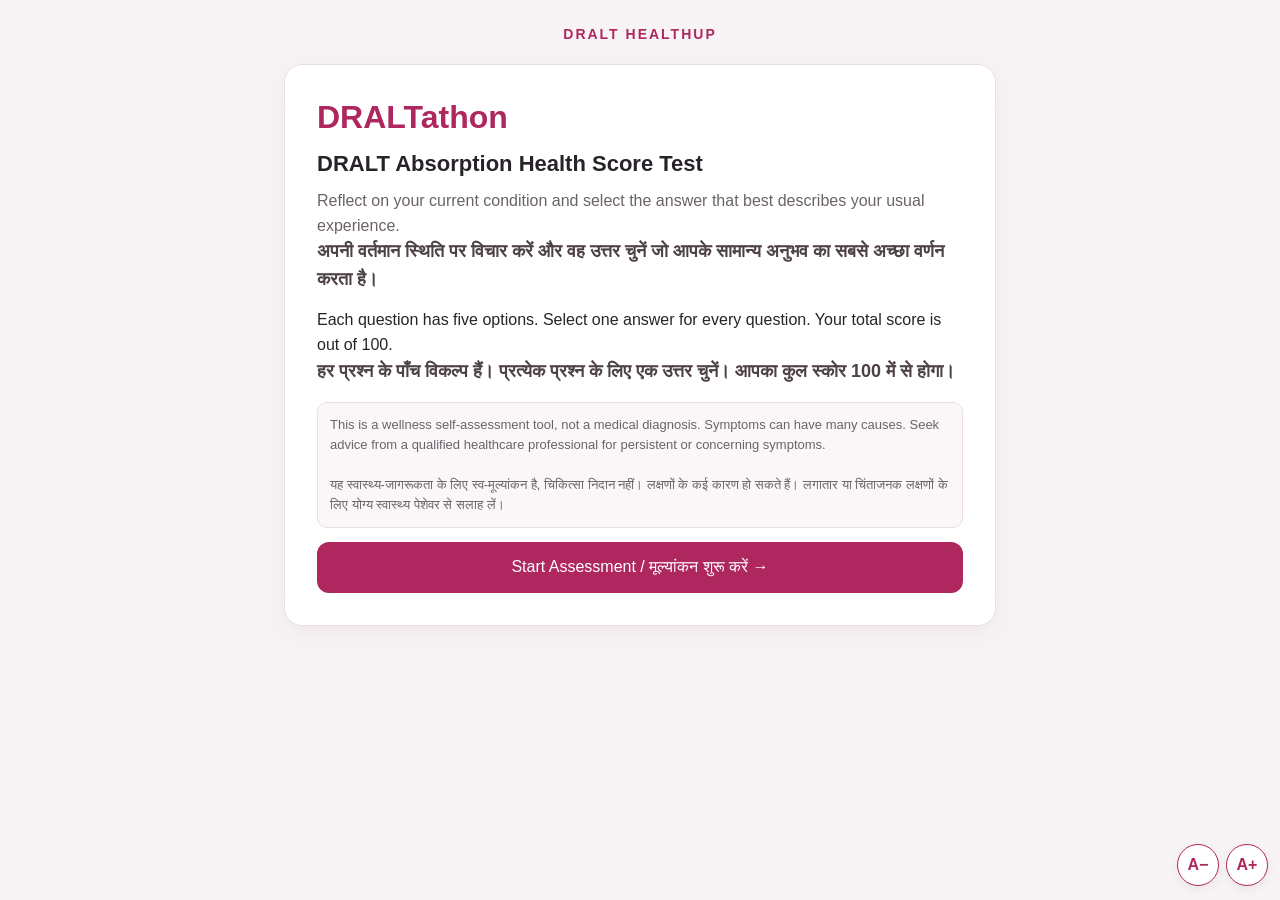
==== commit 87c08ffe: "Update absorption-score.html" ====
--- a/absorption-score.html
+++ b/absorption-score.html
@@ -1,151 +1,47 @@
-<!DOCTYPE html>
-<html lang="en">
-<head>
-<meta charset="UTF-8">
-<meta name="viewport" content="width=device-width, initial-scale=1.0">
-<title>DRALT Absorption Health Score Test</title>
+<!DOCTYPE html><html lang="en"><head><meta charset="UTF-8"><meta name="viewport" content="width=device-width, initial-scale=1.0"><title>DRALTathon | Absorption Health Score</title>
 <style>
-:root{--magenta:#ae275f;--magenta-dark:#861b47;--soft:#fff1f6;--ink:#25212a;--muted:#6b6570;--line:#eadde4}
-*{box-sizing:border-box}
-body{margin:0;background:linear-gradient(135deg,#fff7fa,#f7f4f8);font-family:Arial,Helvetica,sans-serif;color:var(--ink);line-height:1.55}
-.wrap{max-width:850px;margin:28px auto;padding:0 16px}
-.card{background:#fff;border:1px solid var(--line);border-radius:20px;padding:clamp(20px,4vw,36px);box-shadow:0 10px 30px rgba(80,30,55,.07)}
-.brand{text-align:center;color:var(--magenta);font-weight:800;letter-spacing:2px;font-size:14px}
-h1{text-align:center;color:var(--magenta-dark);font-size:clamp(25px,5vw,34px);margin:8px 0}
-.subtitle{text-align:center;color:var(--muted);margin:0 0 24px}
-.bilingual{border:1px solid var(--line);border-radius:14px;padding:16px;margin:16px 0;background:#fffafd}
-.hi{margin-top:9px;color:#514653}
-.note{font-size:13px;color:var(--muted);background:#faf7f9;padding:12px;border-radius:10px}
-button{border:0;border-radius:12px;padding:13px 20px;font-size:16px;font-weight:700;cursor:pointer}
-.primary{background:var(--magenta);color:#fff;width:100%;margin-top:18px}
-.primary:hover{background:var(--magenta-dark)}
-.progressrow{display:flex;justify-content:space-between;color:var(--muted);font-size:14px;margin-bottom:8px}
-.progress{height:8px;background:#f0e5eb;border-radius:99px;overflow:hidden;margin-bottom:22px}
-.bar{height:100%;background:var(--magenta);transition:width .2s}
-.qtitle{font-size:20px;font-weight:750;margin-bottom:5px}
-.hindi{color:#594b56;margin-bottom:18px}
-.options{display:grid;gap:10px}
-.option{display:flex;align-items:flex-start;gap:12px;border:1px solid var(--line);border-radius:12px;padding:13px;cursor:pointer;transition:.15s}
-.option:hover,.option.selected{border-color:var(--magenta);background:var(--soft)}
-.option input{margin-top:5px;accent-color:var(--magenta);transform:scale(1.15)}
-.opttext{font-weight:600}.opthi{color:var(--muted);font-size:14px}
-.nav{display:flex;gap:10px;margin-top:20px}.nav button{flex:1}
-.secondary{background:#f1e9ee;color:var(--magenta-dark)}
-.result{text-align:center}
-.score{font-size:58px;font-weight:800;color:var(--magenta);line-height:1.1;margin:16px 0}
-.score small{font-size:20px;color:var(--muted)}
-.level{font-size:22px;font-weight:800;color:var(--magenta-dark)}
-.resultbar{height:14px;background:#f0e5eb;border-radius:99px;margin:20px 0;overflow:hidden}
-.resultbar div{height:100%;background:var(--magenta)}
-.resultgrid{display:grid;grid-template-columns:repeat(2,minmax(0,1fr));gap:10px;margin-top:18px}
-.resultitem{background:#fffafd;border:1px solid var(--line);border-radius:12px;padding:12px;text-align:left}
-.resultitem strong{display:block;color:var(--magenta-dark)}
-@media(max-width:560px){.resultgrid{grid-template-columns:1fr}.nav{flex-direction:column}}
-</style>
-</head>
-<body><div class="wrap"><div class="card" id="app">
-<div class="brand">DRALT HEALTHUP</div>
-<h1>DRALT Absorption Health Score Test</h1>
-<p class="subtitle">Assess your self-reported digestion, food tolerance and nourishment indicators.<br>अपने पाचन, भोजन सहनशीलता और पोषण संबंधी संकेतकों का आकलन करें।</p>
-<div class="bilingual"><strong>Welcome | स्वागत है</strong>
-<p>This self-assessment helps you reflect on how comfortably your body digests and tolerates foods, and how nourished you feel.</p>
-<p class="hi">यह स्व-मूल्यांकन आपको यह समझने में मदद करता है कि आपका शरीर भोजन को कितनी सहजता से पचाता और सहन करता है, तथा आप कितना पोषित महसूस करते हैं।</p></div>
-<div class="bilingual"><strong>Instructions | निर्देश</strong>
-<p>Answer all 10 questions based on your usual experience. Choose one answer for each question. Each question carries a maximum of 10 marks; total score is out of 100. Higher scores indicate more favorable self-reported indicators.</p>
-<p class="hi">अपने सामान्य अनुभव के आधार पर सभी 10 प्रश्नों के उत्तर दें। प्रत्येक प्रश्न के लिए एक उत्तर चुनें। प्रत्येक प्रश्न के अधिकतम 10 अंक हैं; कुल स्कोर 100 में से होगा। अधिक स्कोर बेहतर स्व-रिपोर्ट किए गए संकेतकों को दर्शाता है।</p></div>
-<p class="note">Important: This is a wellness self-assessment, not a medical diagnostic test. Symptoms such as numbness or tingling can have various causes. Seek professional medical evaluation for persistent, worsening or concerning symptoms.<br><br>महत्वपूर्ण: यह एक वेलनेस स्व-मूल्यांकन है, चिकित्सा निदान नहीं। सुन्नपन या झुनझुनी के कई कारण हो सकते हैं। लगातार, बढ़ते हुए या चिंताजनक लक्षणों के लिए योग्य चिकित्सक से जांच कराएं।</p>
-<button class="primary" onclick="startTest()">Start Test | टेस्ट शुरू करें</button>
-</div></div>
+:root{--m:#AE275F;--md:#861846;--bg:#f8f4f6;--txt:#28232a;--muted:#6b6269;--border:#eadde4;--white:#fff;--scale:1}
+*{box-sizing:border-box}body{margin:0;background:var(--bg);font-family:Arial,Helvetica,sans-serif;color:var(--txt);line-height:1.55;font-size:16px}
+.wrap{max-width:740px;margin:auto;padding:20px 14px 36px}.brand{text-align:center;color:var(--m);font-weight:800;letter-spacing:2px;font-size:14px;margin:4px 0 18px}
+.card{background:#fff;border:1px solid var(--border);border-radius:18px;padding:clamp(20px,5vw,32px);box-shadow:0 8px 28px rgba(70,20,45,.06)}
+h1{font-size:clamp(24px,5vw,32px);line-height:1.25;margin:0 0 10px;color:var(--m)}h2{font-size:22px;margin:0 0 8px}p{margin:8px 0 14px}.sub{color:var(--muted)}
+.primary{border:0;border-radius:12px;padding:13px 20px;font-weight:700;width:100%;margin-top:14px;background:var(--m);color:white;font:inherit;cursor:pointer}.primary:hover{background:var(--md)}button{font:inherit;cursor:pointer}
+.notice{font-size:13px;color:var(--muted);background:#fbf7f9;border:1px solid var(--border);padding:12px;border-radius:10px;margin-top:16px}
+.progressrow{display:flex;justify-content:space-between;gap:10px;font-size:13px;color:var(--muted);margin-bottom:8px}.track{height:8px;background:#f0e5eb;border-radius:20px;overflow:hidden;margin-bottom:18px}.bar{height:100%;background:var(--m);width:0;transition:width .2s}
+.qtitle{color:var(--m);font-weight:800;font-size:14px;line-height:1.3;margin:0 0 5px}.qtitlehi{color:var(--m);font-weight:800;font-size:14px;margin:0 0 12px}.question{font-size:calc(clamp(19px,4vw,23px)*var(--scale));font-weight:700;line-height:1.4;margin:0 0 8px}.hindi{font-size:calc(18px*var(--scale));font-weight:600;color:#4d4148;margin:8px 0 12px}.hint{font-size:calc(14px*var(--scale));color:var(--muted);margin:8px 0 18px}
+.options{display:grid;gap:10px}.option{display:flex;align-items:flex-start;gap:12px;text-align:left;width:100%;padding:14px;border:1.5px solid var(--border);border-radius:12px;background:#fff;color:var(--txt)}.option:hover{border-color:var(--m)}.option.selected{border-color:var(--m);background:#fcf2f7;box-shadow:0 0 0 1px var(--m)}.opttext{font-size:calc(15px*var(--scale))}.optHindi{display:block;color:var(--muted);margin-top:4px;font-size:calc(14px*var(--scale))}
+.nav{display:flex;gap:10px;margin-top:20px}.nav button{flex:1;border-radius:12px;padding:12px;border:1px solid var(--border);font-weight:700;background:#fff;color:var(--txt)}.nav .next{background:var(--m);color:#fff;border-color:var(--m)}.nav button:disabled{opacity:.4;cursor:not-allowed}
+.fonttools{position:fixed;right:12px;bottom:14px;z-index:9;display:flex;gap:7px}.fonttools button{border:1px solid var(--m);background:#fff;color:var(--m);font-weight:bold;border-radius:50%;width:42px;height:42px;box-shadow:0 3px 12px #0001}.hidden{display:none!important}.result{text-align:center}.score{font-size:56px;color:var(--m);font-weight:800;line-height:1.2;margin:14px 0}.resultband{font-size:22px;font-weight:800;color:var(--m)}.resultcopy{margin:16px 0}
+@media(max-width:480px){.wrap{padding:14px 10px 28px}.card{padding:20px 16px}.option{padding:12px}.progressrow{font-size:12px}.fonttools{right:8px;bottom:9px}.fonttools button{width:38px;height:38px}}
+</style></head><body><div class="wrap"><div class="brand">DRALT HEALTHUP</div>
+<main class="card" id="welcome"><h1>DRALTathon</h1><h2>DRALT Absorption Health Score Test</h2>
+<p class="sub">Reflect on your current condition and select the answer that best describes your usual experience.<br><span class="hindi">अपनी वर्तमान स्थिति पर विचार करें और वह उत्तर चुनें जो आपके सामान्य अनुभव का सबसे अच्छा वर्णन करता है।</span></p>
+<p>Each question has five options. Select one answer for every question. Your total score is out of 100.<br><span class="hindi">हर प्रश्न के पाँच विकल्प हैं। प्रत्येक प्रश्न के लिए एक उत्तर चुनें। आपका कुल स्कोर 100 में से होगा।</span></p>
+<div class="notice">This is a wellness self-assessment tool, not a medical diagnosis. Symptoms can have many causes. Seek advice from a qualified healthcare professional for persistent or concerning symptoms.<br><br>यह स्वास्थ्य-जागरूकता के लिए स्व-मूल्यांकन है, चिकित्सा निदान नहीं। लक्षणों के कई कारण हो सकते हैं। लगातार या चिंताजनक लक्षणों के लिए योग्य स्वास्थ्य पेशेवर से सलाह लें।</div><button class="primary" onclick="start()">Start Assessment / मूल्यांकन शुरू करें →</button></main>
+<main class="card hidden" id="quiz"><div class="progressrow"><span id="progressText"></span><span id="answeredText"></span></div><div class="track"><div class="bar" id="bar"></div></div><div class="qtitle" id="qtitle"></div><div class="qtitlehi" id="qtitlehi"></div><div class="question" id="question"></div><div class="hindi" id="questionHindi"></div><div class="hint" id="hint"></div><div class="options" id="options"></div><div class="nav"><button id="backBtn" onclick="back()">← Back</button><button class="next" id="nextBtn" onclick="next()" disabled>Next →</button></div></main>
+<main class="card hidden result" id="result"><div class="brand">DRALT HEALTHUP</div><h1 id="resultTitle">YOUR DRALT ABSORPTION HEALTH SCORE<br><span class="hindi">आपका DRALT ABSORPTION HEALTH SCORE</span></h1><div class="score"><span id="total">0</span><span style="font-size:22px"> / 100</span></div><div class="resultband" id="band"></div><p class="resultcopy" id="resultMessage"></p><div class="notice" id="resultDisclaimer"></div><button class="primary" onclick="restart()" id="restartBtn">Restart Assessment / मूल्यांकन फिर से शुरू करें</button></main></div>
+<div class="fonttools"><button onclick="changeFont(-1)" aria-label="Decrease font size">A−</button><button onclick="changeFont(1)" aria-label="Increase font size">A+</button></div>
 <script>
-const regularOptions=[
-["2","I frequently experience this problem.","मुझे यह समस्या अक्सर होती है।"],
-["4","I experience this problem in many situations.","मुझे कई स्थितियों में यह समस्या होती है।"],
-["6","I experience this occasionally; it is generally manageable.","मुझे यह कभी-कभी होता है; सामान्यतः संभालने योग्य है।"],
-["8","I rarely experience this problem.","मुझे यह समस्या बहुत कम होती है।"],
-["10","I almost never experience this problem; my experience is consistently excellent.","मुझे यह समस्या लगभग कभी नहीं होती; मेरा अनुभव लगातार बहुत अच्छा रहता है।"]
+const qTitles = [("Digestive Comfort", "पाचन की सहजता"),("Bloating & Gas", "पेट फूलना एवं गैस"),("Bowel Health", "मल त्याग का स्वास्थ्य"),("Sweet Craving", "मीठे की क्रेविंग"),("Oily Food Craving", "तेलयुक्त भोजन की क्रेविंग"),("Spicy Food Craving", "तीखे भोजन की क्रेविंग"),("Food Tolerance", "भोजन सहनशीलता"),("Weight Comfort", "वर्तमान वजन से सहजता"),("Hair & Nails", "बाल एवं नाखून"),("Numbness & Tingling", "सुन्नपन एवं झुनझुनी")];
+const questions = [
+{en:'How comfortably does your body digest regular meals without heaviness or discomfort?',hi:'आपका शरीर नियमित भोजन को बिना भारीपन या परेशानी के कितनी सहजता से पचाता है?',hintEn:'Consider your usual comfort after regular meals.',hintHi:'नियमित भोजन के बाद अपने सामान्य सहज अनुभव पर विचार करें।',opts:[['I frequently experience heaviness or discomfort after meals.','भोजन के बाद अक्सर भारीपन या परेशानी होती है।',2],['I experience digestive discomfort after many meals.','कई बार भोजन के बाद पाचन संबंधी परेशानी होती है।',4],['My digestion is generally comfortable, with occasional discomfort.','सामान्यतः पाचन सहज रहता है, कभी-कभी परेशानी होती है।',6],['I digest almost all regular meals comfortably.','लगभग सभी नियमित भोजन सहजता से पचते हैं।',8],['I consistently digest a wide variety of regular meals exceptionally comfortably, without noticeable heaviness or discomfort.','मैं विभिन्न प्रकार के नियमित भोजन को लगभग हमेशा बिना किसी भारीपन या परेशानी के सहजता से पचाता हूँ।',10]]},
+{en:'How free are you from frequent bloating, gas or abdominal discomfort?',hi:'आप बार-बार होने वाले पेट फूलने, गैस या पेट की परेशानी से कितने मुक्त रहते हैं?',hintEn:'Reflect on how often these symptoms occur.',hintHi:'इन लक्षणों की आवृत्ति पर विचार करें।',opts:[['I experience bloating, gas or abdominal discomfort very frequently.','पेट फूलना, गैस या पेट की परेशानी बहुत बार होती है।',2],['These symptoms occur frequently and affect my comfort.','ये लक्षण अक्सर होते हैं और मेरी सहजता को प्रभावित करते हैं।',4],['These symptoms occur occasionally but are usually manageable.','ये लक्षण कभी-कभी होते हैं, लेकिन सामान्यतः संभालने योग्य होते हैं।',6],['I rarely experience bloating, gas or abdominal discomfort.','पेट फूलना, गैस या पेट की परेशानी बहुत कम होती है।',8],['I almost never experience bloating, gas or abdominal discomfort.','मुझे लगभग कभी पेट फूलने, गैस या पेट की परेशानी नहीं होती।',10]]},
+{en:'How comfortable and satisfactory is your bowel movement, without constipation or loose stools?',hi:'कब्ज या पतले मल की परेशानी के बिना आपका मल त्याग कितना सहज और संतोषजनक रहता है?',hintEn:'Consider regularity and comfort of bowel movements.',hintHi:'मल त्याग की नियमितता और सहजता पर विचार करें।',opts:[['My bowel movements are frequently uncomfortable or irregular.','मेरा मल त्याग अक्सर असहज या अनियमित रहता है।',2],['I frequently experience constipation, loose stools or incomplete evacuation.','मुझे अक्सर कब्ज, पतले मल या अधूरे मल त्याग की परेशानी होती है।',4],['My bowel movements are generally satisfactory, with occasional irregularity.','मेरा मल त्याग सामान्यतः संतोषजनक रहता है, कभी-कभी अनियमितता होती है।',6],['My bowel movements are almost always comfortable and regular.','मेरा मल त्याग लगभग हमेशा सहज और नियमित रहता है।',8],['My bowel movements are consistently comfortable, regular and complete, with no noticeable difficulty.','मेरा मल त्याग लगातार सहज, नियमित और पूर्ण रहता है, बिना किसी उल्लेखनीय परेशानी के।',10]]},
+{en:'How intense is your craving for sweets, sugar or sweet foods?',hi:'मीठा, चीनी या मिठाइयाँ खाने की क्रेविंग कितनी तीव्र होती है?',hintEn:'Think about the intensity and control of sweet cravings.',hintHi:'मीठे की क्रेविंग की तीव्रता और नियंत्रण पर विचार करें।',opts:[['I experience very strong cravings and find them difficult to control.','मुझे बहुत तीव्र क्रेविंग होती है और उसे नियंत्रित करना कठिन होता है।',2],['I experience strong cravings and often feel compelled to eat sweets.','मुझे तीव्र क्रेविंग होती है और अक्सर मीठा खाने की इच्छा पर नियंत्रण कठिन होता है।',4],['I experience moderate cravings occasionally.','मुझे कभी-कभी मध्यम स्तर की क्रेविंग होती है।',6],['I experience mild cravings only occasionally.','मुझे कभी-कभी हल्की क्रेविंग होती है।',8],['I rarely or almost never experience cravings for sweets.','मुझे मीठे की क्रेविंग बहुत कम या लगभग कभी नहीं होती।',10]]},
+{en:'How intense is your craving for oily, fried or fatty foods?',hi:'तेलयुक्त, तले हुए या फैट वाले खाद्य पदार्थों की क्रेविंग कितनी तीव्र होती है?',hintEn:'Reflect on how often you crave oily or fried foods.',hintHi:'तेलयुक्त या तले हुए खाद्य पदार्थों की इच्छा कितनी बार होती है, इस पर विचार करें।',opts:[['I experience very strong cravings for oily or fried foods.','मुझे तेलयुक्त या तले हुए खाद्य पदार्थों की बहुत तीव्र क्रेविंग होती है।',2],['I frequently feel a strong urge to eat oily or fried foods.','मुझे अक्सर तेलयुक्त या तले हुए खाद्य पदार्थ खाने की तीव्र इच्छा होती है।',4],['I experience moderate cravings occasionally.','मुझे कभी-कभी मध्यम स्तर की क्रेविंग होती है।',6],['I experience mild cravings only occasionally.','मुझे कभी-कभी हल्की क्रेविंग होती है।',8],['I rarely or almost never crave oily, fried or fatty foods.','मुझे तेलयुक्त, तले हुए या फैट वाले खाद्य पदार्थों की क्रेविंग बहुत कम या लगभग कभी नहीं होती।',10]]},
+{en:'How intense is your craving for spicy foods and other unhealthy foods such as junk food, packaged snacks or fast food?',hi:'तीखे खाद्य पदार्थों तथा अन्य अस्वास्थ्यकर खाद्य पदार्थों जैसे जंक फूड, पैकेज्ड स्नैक्स या फास्ट फूड की क्रेविंग कितनी तीव्र होती है?',hintEn:'Consider cravings for spicy and other less-healthy foods.',hintHi:'तीखे और अन्य अस्वास्थ्यकर खाद्य पदार्थों की क्रेविंग पर विचार करें।',opts:[['I experience very strong cravings and find them difficult to control.','मुझे बहुत तीव्र क्रेविंग होती है और उसे नियंत्रित करना कठिन होता है।',2],['I frequently feel a strong urge to eat these foods.','मुझे अक्सर इन खाद्य पदार्थों को खाने की तीव्र इच्छा होती है।',4],['I experience moderate cravings occasionally.','मुझे कभी-कभी मध्यम स्तर की क्रेविंग होती है।',6],['I experience mild cravings only occasionally.','मुझे कभी-कभी हल्की क्रेविंग होती है।',8],['I rarely or almost never crave these foods.','मुझे इन खाद्य पदार्थों की क्रेविंग बहुत कम या लगभग कभी नहीं होती।',10]]},
+{en:'How comfortably does your digestive system tolerate fruits, raw salads and healthy raw green vegetables without gas, digestive discomfort or any other unwanted symptoms?',hi:'आपका पाचन तंत्र फलों, कच्चे सलाद और स्वस्थ कच्ची हरी सब्ज़ियों को गैस, पाचन संबंधी परेशानी या किसी अन्य अनचाहे लक्षण के बिना कितनी सहजता से सहन करता है?',hintEn:'Reflect on your usual tolerance of these foods.',hintHi:'इन खाद्य पदार्थों को सहन करने के अपने सामान्य अनुभव पर विचार करें।',opts:[['I experience significant discomfort or unwanted symptoms with most of these foods.','इनमें से अधिकांश खाद्य पदार्थों से मुझे काफी परेशानी या अनचाहे लक्षण होते हैं।',2],['I tolerate only a few of these foods comfortably.','मैं इनमें से केवल कुछ खाद्य पदार्थों को ही सहजता से सहन कर पाता हूँ।',4],['I tolerate many of these foods, but some cause occasional discomfort.','मैं इनमें से कई खाद्य पदार्थों को सहन कर पाता हूँ, लेकिन कुछ से कभी-कभी परेशानी होती है।',6],['I comfortably tolerate almost all of these foods, with rare symptoms.','मैं लगभग सभी खाद्य पदार्थों को सहजता से सहन कर पाता हूँ, कभी-कभार ही लक्षण होते हैं।',8],['I consistently tolerate a wide variety of fruits, raw salads and healthy raw green vegetables without noticeable unwanted symptoms.','मैं विभिन्न प्रकार के फल, कच्चे सलाद और स्वस्थ कच्ची हरी सब्ज़ियों को लगातार बिना किसी उल्लेखनीय अनचाहे लक्षण के सहजता से सहन करता हूँ।',10]]},
+{en:'How comfortable and satisfied are you with your current body weight?',hi:'अपने वर्तमान शरीर के वज़न को लेकर आप कितने सहज और संतुष्ट हैं?',hintEn:'Consider your current weight in your personal health context.',hintHi:'अपनी व्यक्तिगत स्वास्थ्य स्थिति के अनुसार वर्तमान वज़न पर विचार करें।',opts:[['My weight is a major concern and I have not sought appropriate guidance.','वज़न बड़ी चिंता है और उचित सलाह नहीं ली है।',2],['I have concerns and my habits/support need improvement.','चिंता है; आदतों या सहायता में सुधार की ज़रूरत है।',4],['Somewhat concerned; I am taking small steps.','कुछ चिंता है; छोटे कदम उठा रहा/रही हूँ।',6],['Generally comfortable; weight and habits are reasonably well managed.','आमतौर पर संतुष्ट; वज़न और आदतें ठीक से संभली हुई हैं।',8],['My weight is appropriate for my individual health context, and I maintain it with sustainable habits and professional guidance when needed.','मेरी व्यक्तिगत स्वास्थ्य स्थिति के अनुसार वज़न उचित है और टिकाऊ आदतों से बनाए रखता/रखती हूँ; ज़रूरत पर विशेषज्ञ सलाह लेता/लेती हूँ।',10]]},
+{en:'How healthy and strong do your hair and nails feel, without frequent brittleness or unusual changes?',hi:'बार-बार टूटने या असामान्य बदलाव के बिना आपके बाल और नाखून कितने स्वस्थ और मजबूत महसूस होते हैं?',hintEn:'Reflect on recurring hair or nail changes.',hintHi:'बालों या नाखूनों में बार-बार होने वाले बदलावों पर विचार करें।',opts:[['I frequently experience hair or nail weakness, breakage or noticeable changes.','मुझे अक्सर बालों या नाखूनों में कमजोरी, टूटने या स्पष्ट बदलाव का अनुभव होता है।',2],['I experience recurring hair or nail problems.','मुझे बालों या नाखूनों से संबंधित बार-बार समस्याएँ होती हैं।',4],['My hair and nails are generally satisfactory, with occasional concerns.','मेरे बाल और नाखून सामान्यतः संतोषजनक हैं, कभी-कभी चिंता होती है।',6],['My hair and nails are usually healthy and strong, with rare concerns.','मेरे बाल और नाखून सामान्यतः स्वस्थ और मजबूत हैं, बहुत कम चिंता होती है।',8],['My hair and nails consistently remain healthy and strong, with no noticeable recurring concerns.','मेरे बाल और नाखून लगातार स्वस्थ और मजबूत रहते हैं, कोई उल्लेखनीय बार-बार होने वाली समस्या नहीं होती।',10]]},
+{en:'How frequently do you experience numbness or tingling sensations in your hands, feet or other body parts?',hi:'आपको हाथों, पैरों या शरीर के अन्य हिस्सों में सुन्नपन या झुनझुनी का अनुभव कितनी बार होता है?',hintEn:'Consider the frequency of these sensations in your usual experience.',hintHi:'अपने सामान्य अनुभव में इन संवेदनाओं की आवृत्ति पर विचार करें।',opts:[['I experience numbness or tingling very frequently or almost daily.','मुझे सुन्नपन या झुनझुनी बहुत बार या लगभग रोज़ होती है।',2],['I experience these sensations frequently during the week.','मुझे सप्ताह में कई बार इन संवेदनाओं का अनुभव होता है।',4],['I experience these sensations occasionally.','मुझे कभी-कभी इन संवेदनाओं का अनुभव होता है।',6],['I experience these sensations rarely.','मुझे इन संवेदनाओं का अनुभव बहुत कम होता है।',8],['I almost never experience numbness or tingling sensations.','मुझे लगभग कभी सुन्नपन या झुनझुनी का अनुभव नहीं होता।',10]]}
 ];
-const questions=[
-{title:"Q1. Digestive Comfort | पाचन की सहजता",q:"How comfortably does your body digest regular meals without heaviness or discomfort?",hi:"आपका शरीर नियमित भोजन को बिना भारीपन या परेशानी के कितनी सहजता से पचाता है?",opts:[
-["2","I frequently experience heaviness or discomfort after meals.","भोजन के बाद अक्सर भारीपन या परेशानी होती है।"],
-["4","I experience digestive discomfort after many meals.","कई बार भोजन के बाद पाचन संबंधी परेशानी होती है।"],
-["6","My digestion is generally comfortable, with occasional discomfort.","सामान्यतः पाचन सहज रहता है, कभी-कभी परेशानी होती है।"],
-["8","I digest almost all regular meals comfortably.","लगभग सभी नियमित भोजन सहजता से पचते हैं।"],
-["10","I consistently digest a wide variety of regular meals exceptionally comfortably, without noticeable heaviness or discomfort.","मैं विभिन्न प्रकार के नियमित भोजन को लगभग हमेशा बिना किसी भारीपन या परेशानी के सहजता से पचाता हूँ।"]]},
-{title:"Q2. Bloating & Gas | पेट फूलना एवं गैस",q:"How free are you from frequent bloating, gas or abdominal discomfort?",hi:"आप बार-बार होने वाले पेट फूलने, गैस या पेट की परेशानी से कितने मुक्त रहते हैं?",opts:[
-["2","I experience bloating, gas or abdominal discomfort very frequently.","पेट फूलना, गैस या पेट की परेशानी बहुत बार होती है।"],
-["4","These symptoms occur frequently and affect my comfort.","ये लक्षण अक्सर होते हैं और मेरी सहजता को प्रभावित करते हैं।"],
-["6","These symptoms occur occasionally but are usually manageable.","ये लक्षण कभी-कभी होते हैं, लेकिन सामान्यतः संभालने योग्य होते हैं।"],
-["8","I rarely experience bloating, gas or abdominal discomfort.","पेट फूलना, गैस या पेट की परेशानी बहुत कम होती है।"],
-["10","I almost never experience bloating, gas or abdominal discomfort.","मुझे लगभग कभी पेट फूलने, गैस या पेट की परेशानी नहीं होती।"]]},
-{title:"Q3. Bowel Health | मल त्याग का स्वास्थ्य",q:"How comfortable and satisfactory is your bowel movement, without constipation or loose stools?",hi:"कब्ज या पतले मल की परेशानी के बिना आपका मल त्याग कितना सहज और संतोषजनक रहता है?",opts:[
-["2","My bowel movements are frequently uncomfortable or irregular.","मेरा मल त्याग अक्सर असहज या अनियमित रहता है।"],
-["4","I frequently experience constipation, loose stools or incomplete evacuation.","मुझे अक्सर कब्ज, पतले मल या अधूरे मल त्याग की परेशानी होती है।"],
-["6","My bowel movements are generally satisfactory, with occasional irregularity.","मेरा मल त्याग सामान्यतः संतोषजनक रहता है, कभी-कभी अनियमितता होती है।"],
-["8","My bowel movements are almost always comfortable and regular.","मेरा मल त्याग लगभग हमेशा सहज और नियमित रहता है।"],
-["10","My bowel movements are consistently comfortable, regular and complete, with no noticeable difficulty.","मेरा मल त्याग लगातार सहज, नियमित और पूर्ण रहता है, बिना किसी उल्लेखनीय परेशानी के।"]]},
-{title:"Q4. Sweet Craving | मीठे की क्रेविंग",q:"How intense is your craving for sweets, sugar or sweet foods?",hi:"मीठा, चीनी या मिठाइयाँ खाने की क्रेविंग कितनी तीव्र होती है?",opts:[
-["2","I experience very strong cravings and find them difficult to control.","मुझे बहुत तीव्र क्रेविंग होती है और उसे नियंत्रित करना कठिन होता है।"],
-["4","I experience strong cravings and often feel compelled to eat sweets.","मुझे तीव्र क्रेविंग होती है और अक्सर मीठा खाने की इच्छा पर नियंत्रण कठिन होता है।"],
-["6","I experience moderate cravings occasionally.","मुझे कभी-कभी मध्यम स्तर की क्रेविंग होती है।"],
-["8","I experience mild cravings only occasionally.","मुझे कभी-कभी हल्की क्रेविंग होती है।"],
-["10","I rarely or almost never experience cravings for sweets.","मुझे मीठे की क्रेविंग बहुत कम या लगभग कभी नहीं होती।"]]},
-{title:"Q5. Oily Food Craving | तेलयुक्त भोजन की क्रेविंग",q:"How intense is your craving for oily, fried or fatty foods?",hi:"तेलयुक्त, तले हुए या फैट वाले खाद्य पदार्थों की क्रेविंग कितनी तीव्र होती है?",opts:[
-["2","I experience very strong cravings for oily or fried foods.","मुझे तेलयुक्त या तले हुए खाद्य पदार्थों की बहुत तीव्र क्रेविंग होती है।"],
-["4","I frequently feel a strong urge to eat oily or fried foods.","मुझे अक्सर तेलयुक्त या तले हुए खाद्य पदार्थ खाने की तीव्र इच्छा होती है।"],
-["6","I experience moderate cravings occasionally.","मुझे कभी-कभी मध्यम स्तर की क्रेविंग होती है।"],
-["8","I experience mild cravings only occasionally.","मुझे कभी-कभी हल्की क्रेविंग होती है।"],
-["10","I rarely or almost never crave oily, fried or fatty foods.","मुझे तेलयुक्त, तले हुए या फैट वाले खाद्य पदार्थों की क्रेविंग बहुत कम या लगभग कभी नहीं होती।"]]},
-{title:"Q6. Spicy & Unhealthy Food Craving | तीखे एवं अन्य अस्वास्थ्यकर खाद्य पदार्थों की क्रेविंग",q:"How intense is your craving for spicy foods and other unhealthy foods such as junk food, packaged snacks or fast food?",hi:"तीखे खाद्य पदार्थों तथा अन्य अस्वास्थ्यकर खाद्य पदार्थों जैसे जंक फूड, पैकेज्ड स्नैक्स या फास्ट फूड की क्रेविंग कितनी तीव्र होती है?",opts:[
-["2","I experience very strong cravings and find them difficult to control.","मुझे बहुत तीव्र क्रेविंग होती है और उसे नियंत्रित करना कठिन होता है।"],
-["4","I frequently feel a strong urge to eat these foods.","मुझे अक्सर इन खाद्य पदार्थों को खाने की तीव्र इच्छा होती है।"],
-["6","I experience moderate cravings occasionally.","मुझे कभी-कभी मध्यम स्तर की क्रेविंग होती है।"],
-["8","I experience mild cravings only occasionally.","मुझे कभी-कभी हल्की क्रेविंग होती है।"],
-["10","I rarely or almost never crave these foods.","मुझे इन खाद्य पदार्थों की क्रेविंग बहुत कम या लगभग कभी नहीं होती।"]]},
-{title:"Q7. Food Tolerance | भोजन सहनशीलता",q:"How comfortably does your digestive system tolerate fruits, raw salads and healthy raw green vegetables without gas, digestive discomfort or any other unwanted symptoms?",hi:"आपका पाचन तंत्र फलों, कच्चे सलाद और स्वस्थ कच्ची हरी सब्ज़ियों को गैस, पाचन संबंधी परेशानी या किसी अन्य अनचाहे लक्षण के बिना कितनी सहजता से सहन करता है?",opts:[
-["2","I experience significant discomfort or unwanted symptoms with most of these foods.","इनमें से अधिकांश खाद्य पदार्थों से मुझे काफी परेशानी या अनचाहे लक्षण होते हैं।"],
-["4","I tolerate only a few of these foods comfortably.","मैं इनमें से केवल कुछ खाद्य पदार्थों को ही सहजता से सहन कर पाता हूँ।"],
-["6","I tolerate many of these foods, but some cause occasional discomfort.","मैं इनमें से कई खाद्य पदार्थों को सहन कर पाता हूँ, लेकिन कुछ से कभी-कभी परेशानी होती है।"],
-["8","I comfortably tolerate almost all of these foods, with rare symptoms.","मैं लगभग सभी खाद्य पदार्थों को सहजता से सहन कर पाता हूँ, कभी-कभार ही लक्षण होते हैं।"],
-["10","I consistently tolerate a wide variety of fruits, raw salads and healthy raw green vegetables without noticeable unwanted symptoms.","मैं विभिन्न प्रकार के फल, कच्चे सलाद और स्वस्थ कच्ची हरी सब्ज़ियों को लगातार बिना किसी उल्लेखनीय अनचाहे लक्षण के सहजता से सहन करता हूँ।"]]},
-{title:"Q8. Nourishment & Strength | पोषण एवं शारीरिक शक्ति",q:"How adequately nourished and physically strong do you feel in daily life?",hi:"आप दैनिक जीवन में कितना पोषित और शारीरिक रूप से मजबूत महसूस करते हैं?",opts:[
-["2","I frequently feel poorly nourished, weak or lacking in physical strength.","मैं अक्सर कम पोषित, कमजोर या शारीरिक शक्ति की कमी महसूस करता हूँ।"],
-["4","I often feel low in strength or nourishment.","मैं अक्सर शारीरिक शक्ति या पोषण की कमी महसूस करता हूँ।"],
-["6","I generally feel adequately nourished and reasonably strong.","मैं सामान्यतः पर्याप्त पोषित और ठीक-ठाक मजबूत महसूस करता हूँ।"],
-["8","I feel well-nourished and physically strong in most daily activities.","मैं अधिकांश दैनिक गतिविधियों में अच्छी तरह पोषित और शारीरिक रूप से मजबूत महसूस करता हूँ।"],
-["10","I consistently feel exceptionally well-nourished, strong and energetic in my daily life.","मैं दैनिक जीवन में लगातार अत्यंत अच्छी तरह पोषित, मजबूत और ऊर्जावान महसूस करता हूँ।"]]},
-{title:"Q9. Hair & Nails Health | बाल एवं नाखूनों का स्वास्थ्य",q:"How healthy and strong do your hair and nails feel, without frequent brittleness or unusual changes?",hi:"बार-बार टूटने या असामान्य बदलाव के बिना आपके बाल और नाखून कितने स्वस्थ और मजबूत महसूस होते हैं?",opts:[
-["2","I frequently experience hair or nail weakness, breakage or noticeable changes.","मुझे अक्सर बालों या नाखूनों में कमजोरी, टूटने या स्पष्ट बदलाव का अनुभव होता है।"],
-["4","I experience recurring hair or nail problems.","मुझे बालों या नाखूनों से संबंधित बार-बार समस्याएँ होती हैं।"],
-["6","My hair and nails are generally satisfactory, with occasional concerns.","मेरे बाल और नाखून सामान्यतः संतोषजनक हैं, कभी-कभी चिंता होती है।"],
-["8","My hair and nails are usually healthy and strong, with rare concerns.","मेरे बाल और नाखून सामान्यतः स्वस्थ और मजबूत हैं, बहुत कम चिंता होती है।"],
-["10","My hair and nails consistently remain healthy and strong, with no noticeable recurring concerns.","मेरे बाल और नाखून लगातार स्वस्थ और मजबूत रहते हैं, कोई उल्लेखनीय बार-बार होने वाली समस्या नहीं होती।"]]},
-{title:"Q10. Numbness & Tingling | सुन्नपन एवं झुनझुनी",q:"How frequently do you experience numbness or tingling sensations in your hands, feet or other body parts?",hi:"आपको हाथों, पैरों या शरीर के अन्य हिस्सों में सुन्नपन या झुनझुनी का अनुभव कितनी बार होता है?",opts:[
-["2","I experience numbness or tingling very frequently or almost daily.","मुझे सुन्नपन या झुनझुनी बहुत बार या लगभग रोज़ होती है।"],
-["4","I experience these sensations frequently during the week.","मुझे सप्ताह में कई बार इन संवेदनाओं का अनुभव होता है।"],
-["6","I experience these sensations occasionally.","मुझे कभी-कभी इन संवेदनाओं का अनुभव होता है।"],
-["8","I experience these sensations rarely.","मुझे इन संवेदनाओं का अनुभव बहुत कम होता है।"],
-["10","I almost never experience numbness or tingling sensations.","मुझे लगभग कभी सुन्नपन या झुनझुनी का अनुभव नहीं होता।"]]}
-];
-let answers=Array(10).fill(null), current=0;
-function startTest(){current=0;renderQ();}
-function renderQ(){
-let q=questions[current],app=document.getElementById("app");
-app.innerHTML=`<div class="brand">DRALT HEALTHUP</div><div class="progressrow"><span>Question ${current+1} of 10 | प्रश्न ${current+1}/10</span><span>${current*10}%</span></div><div class="progress"><div class="bar" style="width:${current*10}%"></div></div><div class="qtitle">${q.title}</div><div>${q.q}</div><div class="hindi">${q.hi}</div><div class="options">${q.opts.map((o,i)=>`<label class="option ${answers[current]===i?'selected':''}"><input type="radio" name="answer" ${answers[current]===i?'checked':''} onchange="choose(${i})"><span><span class="opttext">${o[0]} Marks — ${o[1]}</span><br><span class="opthi">${o[2]}</span></span></label>`).join("")}</div><div class="nav">${current>0?'<button class="secondary" onclick="prev()">Previous | पिछला</button>':''}<button class="primary" style="margin-top:0" onclick="next()">${current===9?'See Result | परिणाम देखें':'Next | अगला'}</button></div>`;
-}
-function choose(i){answers[current]=i;renderQ();}
-function prev(){if(current>0){current--;renderQ();}}
-function next(){if(answers[current]===null){alert("Please select an answer. कृपया एक उत्तर चुनें।");return;}if(current<9){current++;renderQ();}else result();}
-function result(){
-const total=answers.reduce((sum,i)=>sum+Number(questions[answers.indexOf(i)]?.opts[i]?.[0]||0),0);
-// Sum each selected mark directly (handles repeated indices correctly)
-const score=answers.reduce((sum,idx,qi)=>sum+Number(questions[qi].opts[idx][0]),0);
-const pct=score;
-let level, en, hi;
-if(score>=90){level="Excellent";en="Your responses indicate exceptionally favorable self-reported indicators across these areas.";hi="आपके उत्तर इन क्षेत्रों में अत्यंत अनुकूल स्व-रिपोर्ट किए गए संकेत दर्शाते हैं।"}
-else if(score>=75){level="Good";en="Your responses indicate generally favorable indicators, with a few areas that may benefit from attention.";hi="आपके उत्तर सामान्यतः अनुकूल संकेत दर्शाते हैं, कुछ क्षेत्रों पर ध्यान देना उपयोगी हो सकता है।"}
-else if(score>=60){level="Moderate";en="Your responses indicate mixed indicators. Reflect on lower-scoring areas.";hi="आपके उत्तर मिले-जुले संकेत दर्शाते हैं। कम स्कोर वाले क्षेत्रों पर विचार करें।"}
-else if(score>=40){level="Needs Attention";en="Your responses indicate several areas that may need attention. Consider discussing persistent symptoms with a healthcare professional.";hi="आपके उत्तर कई ऐसे क्षेत्रों का संकेत देते हैं जिन पर ध्यान देने की आवश्यकता हो सकती है। लगातार लक्षणों के लिए स्वास्थ्य विशेषज्ञ से चर्चा करें।"}
-else{level="Priority Attention";en="Your responses indicate notable concerns in this self-assessment. Consider professional evaluation, especially for persistent symptoms.";hi="इस स्व-मूल्यांकन में आपके उत्तर उल्लेखनीय चिंताओं का संकेत देते हैं। विशेषकर लगातार लक्षणों के लिए पेशेवर जांच पर विचार करें।"}
-document.getElementById("app").innerHTML=`<div class="brand">DRALT HEALTHUP</div><div class="result"><h1>DRALT Absorption Health Score Test</h1><p class="subtitle">Your Result | आपका परिणाम</p><div class="score">${score}<small> / 100</small></div><div class="level">${level}</div><div class="resultbar"><div style="width:${score}%"></div></div><p><strong>${en}</strong></p><p class="hindi">${hi}</p><div class="resultgrid"><div class="resultitem"><strong>Score | स्कोर</strong>${score} / 100</div><div class="resultitem"><strong>Interpretation | व्याख्या</strong>${level}</div></div><p class="note" style="text-align:left;margin-top:20px">This score reflects your answers only. It does not confirm nutrient absorption, gut microbiome composition or any deficiency. Persistent numbness/tingling or other concerning symptoms should be discussed with a qualified healthcare professional.<br><br>यह स्कोर केवल आपके उत्तरों पर आधारित है। यह पोषक तत्वों के अवशोषण, गट माइक्रोबायोम की संरचना या किसी कमी की पुष्टि नहीं करता। लगातार सुन्नपन/झुनझुनी या अन्य चिंताजनक लक्षणों के लिए योग्य स्वास्थ्य विशेषज्ञ से चर्चा करें।</p><button class="primary" onclick="location.reload()">Retake Test | फिर से टेस्ट करें</button></div>`;
-}
+
+let index=0,answers=Array(questions.length).fill(null),fontScale=1;
+function changeFont(d){fontScale=Math.max(.85,Math.min(1.35,fontScale+d*.08));document.documentElement.style.setProperty('--scale',fontScale);}
+function start(){index=0;answers=Array(questions.length).fill(null);welcome.classList.add('hidden');result.classList.add('hidden');quiz.classList.remove('hidden');render();}
+function render(){let q=questions[index];progressText.innerHTML=`Question ${index+1} of ${questions.length}<br><span class="hindi">प्रश्न ${index+1} / ${questions.length}</span>`;answeredText.innerHTML=`Answered: ${answers.filter(x=>x!==null).length}/${questions.length}<br><span class="hindi">उत्तर दिए: ${answers.filter(x=>x!==null).length}/${questions.length}</span>`;bar.style.width=((index+1)/questions.length*100)+'%';qtitle.textContent=qTitles[index][0];qtitlehi.textContent=qTitles[index][1];question.textContent=q.en;questionHindi.textContent=q.hi;hint.innerHTML=q.hintEn+'<br><span class="hindi">'+q.hintHi+'</span>'+(index===7?'<br><br><b>Normal weight reference | सामान्य वज़न संदर्भ</b><br>Use a normal-weight range calculator separately if you wish to check your height and weight. BMI is only a rough adult screening reference.':'');options.innerHTML='';q.opts.forEach((o,i)=>{let b=document.createElement('button');b.className='option'+(answers[index]===i?' selected':'');b.innerHTML=`<span class="opttext">${o[0]}<span class="optHindi">${o[1]}</span></span>`;b.onclick=()=>{answers[index]=i;render();};options.appendChild(b);});backBtn.innerHTML='← Back | पीछे';backBtn.disabled=index===0;nextBtn.innerHTML=index===questions.length-1?'View My Score | मेरा स्कोर देखें':'Next → | आगे →';nextBtn.disabled=answers[index]===null;}
+function back(){if(index>0){index--;render();}}
+function next(){if(answers[index]===null)return;if(index<questions.length-1){index++;render();}else showResult();}
+function showResult(){let total=answers.reduce((sum,a,i)=>sum+questions[i].opts[a][2],0);quiz.classList.add('hidden');result.classList.remove('hidden');document.getElementById('total').textContent=total;let band,msg;if(total>=90){band='Excellent';msg='Your responses indicate exceptionally favorable self-reported indicators across these areas.';}else if(total>=75){band='Good';msg='Your responses indicate generally favorable indicators, with a few areas that may benefit from attention.';}else if(total>=60){band='Moderate';msg='Your responses indicate mixed indicators. Reflect on lower-scoring areas.';}else if(total>=40){band='Needs Attention';msg='Your responses indicate several areas that may need attention. Consider discussing persistent symptoms with a healthcare professional.';}else{band='Priority Attention';msg='Your responses indicate notable concerns in this self-assessment. Consider professional evaluation, especially for persistent symptoms.';}let bands={'Excellent':'उत्कृष्ट','Good':'अच्छा','Moderate':'मध्यम','Needs Attention':'ध्यान देने की आवश्यकता','Priority Attention':'प्राथमिकता से ध्यान दें'};let msgs={'Excellent':'आपके उत्तर इन क्षेत्रों में अत्यंत अनुकूल स्व-रिपोर्ट किए गए संकेत दर्शाते हैं।','Good':'आपके उत्तर सामान्यतः अनुकूल संकेत दर्शाते हैं, कुछ क्षेत्रों पर ध्यान देना उपयोगी हो सकता है।','Moderate':'आपके उत्तर मिले-जुले संकेत दर्शाते हैं। कम स्कोर वाले क्षेत्रों पर विचार करें।','Needs Attention':'आपके उत्तर कई ऐसे क्षेत्रों का संकेत देते हैं जिन पर ध्यान देने की आवश्यकता हो सकती है। लगातार लक्षणों के लिए स्वास्थ्य विशेषज्ञ से चर्चा करें।','Priority Attention':'इस स्व-मूल्यांकन में आपके उत्तर उल्लेखनीय चिंताओं का संकेत देते हैं। विशेषकर लगातार लक्षणों के लिए पेशेवर जांच पर विचार करें।'};document.getElementById('band').innerHTML=band+' | <span class="hindi">'+bands[band]+'</span>';document.getElementById('resultMessage').innerHTML=msg+'<br><span class="hindi">'+msgs[band]+'</span>';document.getElementById('resultDisclaimer').innerHTML='This is a wellness self-assessment, not a medical diagnostic test. This score does not confirm nutrient absorption, gut microbiome composition or any deficiency. Persistent numbness/tingling or other concerning symptoms should be discussed with a qualified healthcare professional.<br><br>यह वेलनेस स्व-मूल्यांकन है, चिकित्सा निदान नहीं। यह स्कोर पोषक तत्वों के अवशोषण, गट माइक्रोबायोम की संरचना या किसी कमी की पुष्टि नहीं करता। लगातार सुन्नपन/झुनझुनी या अन्य चिंताजनक लक्षणों के लिए योग्य स्वास्थ्य विशेषज्ञ से चर्चा करें।';}
+function restart(){result.classList.add('hidden');welcome.classList.remove('hidden');}
 </script></body></html>
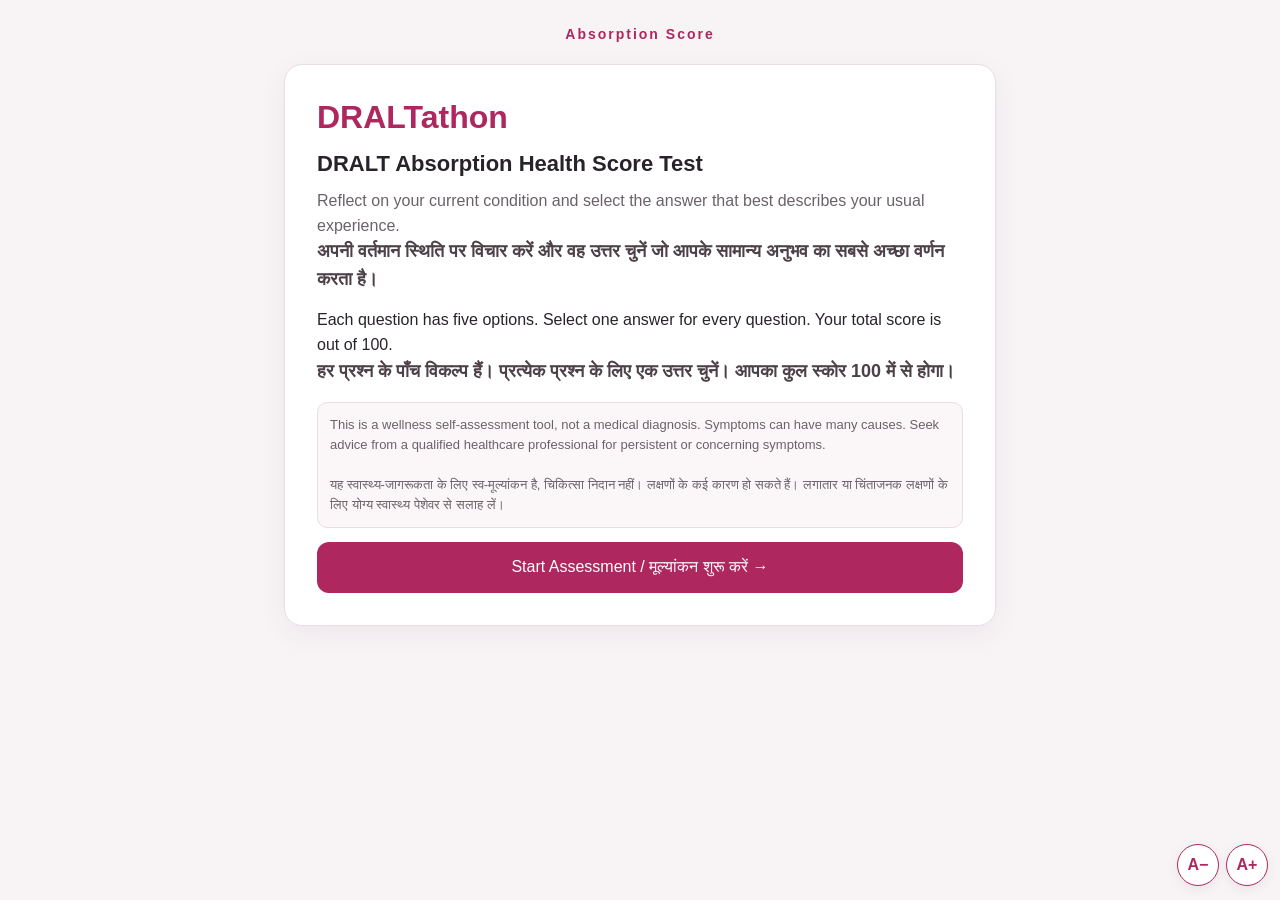
==== commit 9f2b21b6: "Update absorption-score.html" ====
--- a/absorption-score.html
+++ b/absorption-score.html
@@ -8,21 +8,21 @@
 .primary{border:0;border-radius:12px;padding:13px 20px;font-weight:700;width:100%;margin-top:14px;background:var(--m);color:white;font:inherit;cursor:pointer}.primary:hover{background:var(--md)}button{font:inherit;cursor:pointer}
 .notice{font-size:13px;color:var(--muted);background:#fbf7f9;border:1px solid var(--border);padding:12px;border-radius:10px;margin-top:16px}
 .progressrow{display:flex;justify-content:space-between;gap:10px;font-size:13px;color:var(--muted);margin-bottom:8px}.track{height:8px;background:#f0e5eb;border-radius:20px;overflow:hidden;margin-bottom:18px}.bar{height:100%;background:var(--m);width:0;transition:width .2s}
-.qtitle{color:var(--m);font-weight:800;font-size:14px;line-height:1.3;margin:0 0 5px}.qtitlehi{color:var(--m);font-weight:800;font-size:14px;margin:0 0 12px}.question{font-size:calc(clamp(19px,4vw,23px)*var(--scale));font-weight:700;line-height:1.4;margin:0 0 8px}.hindi{font-size:calc(18px*var(--scale));font-weight:600;color:#4d4148;margin:8px 0 12px}.hint{font-size:calc(14px*var(--scale));color:var(--muted);margin:8px 0 18px}
+.qtitle{color:var(--m);font-weight:800;font-size:14px;line-height:1.3;margin:0 0 5px}.question{font-size:calc(clamp(19px,4vw,23px)*var(--scale));font-weight:700;line-height:1.4;margin:0 0 8px}.hindi{font-size:calc(18px*var(--scale));font-weight:600;color:#4d4148;margin:8px 0 12px}.hint{font-size:calc(14px*var(--scale));color:var(--muted);margin:8px 0 18px}
 .options{display:grid;gap:10px}.option{display:flex;align-items:flex-start;gap:12px;text-align:left;width:100%;padding:14px;border:1.5px solid var(--border);border-radius:12px;background:#fff;color:var(--txt)}.option:hover{border-color:var(--m)}.option.selected{border-color:var(--m);background:#fcf2f7;box-shadow:0 0 0 1px var(--m)}.opttext{font-size:calc(15px*var(--scale))}.optHindi{display:block;color:var(--muted);margin-top:4px;font-size:calc(14px*var(--scale))}
 .nav{display:flex;gap:10px;margin-top:20px}.nav button{flex:1;border-radius:12px;padding:12px;border:1px solid var(--border);font-weight:700;background:#fff;color:var(--txt)}.nav .next{background:var(--m);color:#fff;border-color:var(--m)}.nav button:disabled{opacity:.4;cursor:not-allowed}
 .fonttools{position:fixed;right:12px;bottom:14px;z-index:9;display:flex;gap:7px}.fonttools button{border:1px solid var(--m);background:#fff;color:var(--m);font-weight:bold;border-radius:50%;width:42px;height:42px;box-shadow:0 3px 12px #0001}.hidden{display:none!important}.result{text-align:center}.score{font-size:56px;color:var(--m);font-weight:800;line-height:1.2;margin:14px 0}.resultband{font-size:22px;font-weight:800;color:var(--m)}.resultcopy{margin:16px 0}
 @media(max-width:480px){.wrap{padding:14px 10px 28px}.card{padding:20px 16px}.option{padding:12px}.progressrow{font-size:12px}.fonttools{right:8px;bottom:9px}.fonttools button{width:38px;height:38px}}
-</style></head><body><div class="wrap"><div class="brand">DRALT HEALTHUP</div>
+</style></head><body><div class="wrap"><div class="brand">Absorption Score</div>
 <main class="card" id="welcome"><h1>DRALTathon</h1><h2>DRALT Absorption Health Score Test</h2>
 <p class="sub">Reflect on your current condition and select the answer that best describes your usual experience.<br><span class="hindi">अपनी वर्तमान स्थिति पर विचार करें और वह उत्तर चुनें जो आपके सामान्य अनुभव का सबसे अच्छा वर्णन करता है।</span></p>
 <p>Each question has five options. Select one answer for every question. Your total score is out of 100.<br><span class="hindi">हर प्रश्न के पाँच विकल्प हैं। प्रत्येक प्रश्न के लिए एक उत्तर चुनें। आपका कुल स्कोर 100 में से होगा।</span></p>
 <div class="notice">This is a wellness self-assessment tool, not a medical diagnosis. Symptoms can have many causes. Seek advice from a qualified healthcare professional for persistent or concerning symptoms.<br><br>यह स्वास्थ्य-जागरूकता के लिए स्व-मूल्यांकन है, चिकित्सा निदान नहीं। लक्षणों के कई कारण हो सकते हैं। लगातार या चिंताजनक लक्षणों के लिए योग्य स्वास्थ्य पेशेवर से सलाह लें।</div><button class="primary" onclick="start()">Start Assessment / मूल्यांकन शुरू करें →</button></main>
-<main class="card hidden" id="quiz"><div class="progressrow"><span id="progressText"></span><span id="answeredText"></span></div><div class="track"><div class="bar" id="bar"></div></div><div class="qtitle" id="qtitle"></div><div class="qtitlehi" id="qtitlehi"></div><div class="question" id="question"></div><div class="hindi" id="questionHindi"></div><div class="hint" id="hint"></div><div class="options" id="options"></div><div class="nav"><button id="backBtn" onclick="back()">← Back</button><button class="next" id="nextBtn" onclick="next()" disabled>Next →</button></div></main>
+<main class="card hidden" id="quiz"><div class="progressrow"><span id="progressText"></span><span id="answeredText"></span></div><div class="track"><div class="bar" id="bar"></div></div><div class="qtitle" id="qtitle"></div><div class="question" id="question"></div><div class="hindi" id="questionHindi"></div><div class="hint" id="hint"></div><div class="options" id="options"></div><div class="nav"><button id="backBtn" onclick="back()">← Back</button><button class="next" id="nextBtn" onclick="next()" disabled>Next →</button></div></main>
 <main class="card hidden result" id="result"><div class="brand">DRALT HEALTHUP</div><h1 id="resultTitle">YOUR DRALT ABSORPTION HEALTH SCORE<br><span class="hindi">आपका DRALT ABSORPTION HEALTH SCORE</span></h1><div class="score"><span id="total">0</span><span style="font-size:22px"> / 100</span></div><div class="resultband" id="band"></div><p class="resultcopy" id="resultMessage"></p><div class="notice" id="resultDisclaimer"></div><button class="primary" onclick="restart()" id="restartBtn">Restart Assessment / मूल्यांकन फिर से शुरू करें</button></main></div>
 <div class="fonttools"><button onclick="changeFont(-1)" aria-label="Decrease font size">A−</button><button onclick="changeFont(1)" aria-label="Increase font size">A+</button></div>
 <script>
-const qTitles = [("Digestive Comfort", "पाचन की सहजता"),("Bloating & Gas", "पेट फूलना एवं गैस"),("Bowel Health", "मल त्याग का स्वास्थ्य"),("Sweet Craving", "मीठे की क्रेविंग"),("Oily Food Craving", "तेलयुक्त भोजन की क्रेविंग"),("Spicy Food Craving", "तीखे भोजन की क्रेविंग"),("Food Tolerance", "भोजन सहनशीलता"),("Weight Comfort", "वर्तमान वजन से सहजता"),("Hair & Nails", "बाल एवं नाखून"),("Numbness & Tingling", "सुन्नपन एवं झुनझुनी")];
+const qTitles = ["Digestive Comfort", "Bloating & Gas", "Bowel Health", "Sweet Cravings", "Oily Food Cravings", "Spicy Food Cravings", "Food Tolerance", "Weight Comfort", "Hair & Nails", "Numbness & Tingling"];
 const questions = [
 {en:'How comfortably does your body digest regular meals without heaviness or discomfort?',hi:'आपका शरीर नियमित भोजन को बिना भारीपन या परेशानी के कितनी सहजता से पचाता है?',hintEn:'Consider your usual comfort after regular meals.',hintHi:'नियमित भोजन के बाद अपने सामान्य सहज अनुभव पर विचार करें।',opts:[['I frequently experience heaviness or discomfort after meals.','भोजन के बाद अक्सर भारीपन या परेशानी होती है।',2],['I experience digestive discomfort after many meals.','कई बार भोजन के बाद पाचन संबंधी परेशानी होती है।',4],['My digestion is generally comfortable, with occasional discomfort.','सामान्यतः पाचन सहज रहता है, कभी-कभी परेशानी होती है।',6],['I digest almost all regular meals comfortably.','लगभग सभी नियमित भोजन सहजता से पचते हैं।',8],['I consistently digest a wide variety of regular meals exceptionally comfortably, without noticeable heaviness or discomfort.','मैं विभिन्न प्रकार के नियमित भोजन को लगभग हमेशा बिना किसी भारीपन या परेशानी के सहजता से पचाता हूँ।',10]]},
 {en:'How free are you from frequent bloating, gas or abdominal discomfort?',hi:'आप बार-बार होने वाले पेट फूलने, गैस या पेट की परेशानी से कितने मुक्त रहते हैं?',hintEn:'Reflect on how often these symptoms occur.',hintHi:'इन लक्षणों की आवृत्ति पर विचार करें।',opts:[['I experience bloating, gas or abdominal discomfort very frequently.','पेट फूलना, गैस या पेट की परेशानी बहुत बार होती है।',2],['These symptoms occur frequently and affect my comfort.','ये लक्षण अक्सर होते हैं और मेरी सहजता को प्रभावित करते हैं।',4],['These symptoms occur occasionally but are usually manageable.','ये लक्षण कभी-कभी होते हैं, लेकिन सामान्यतः संभालने योग्य होते हैं।',6],['I rarely experience bloating, gas or abdominal discomfort.','पेट फूलना, गैस या पेट की परेशानी बहुत कम होती है।',8],['I almost never experience bloating, gas or abdominal discomfort.','मुझे लगभग कभी पेट फूलने, गैस या पेट की परेशानी नहीं होती।',10]]},
@@ -39,7 +39,7 @@
 let index=0,answers=Array(questions.length).fill(null),fontScale=1;
 function changeFont(d){fontScale=Math.max(.85,Math.min(1.35,fontScale+d*.08));document.documentElement.style.setProperty('--scale',fontScale);}
 function start(){index=0;answers=Array(questions.length).fill(null);welcome.classList.add('hidden');result.classList.add('hidden');quiz.classList.remove('hidden');render();}
-function render(){let q=questions[index];progressText.innerHTML=`Question ${index+1} of ${questions.length}<br><span class="hindi">प्रश्न ${index+1} / ${questions.length}</span>`;answeredText.innerHTML=`Answered: ${answers.filter(x=>x!==null).length}/${questions.length}<br><span class="hindi">उत्तर दिए: ${answers.filter(x=>x!==null).length}/${questions.length}</span>`;bar.style.width=((index+1)/questions.length*100)+'%';qtitle.textContent=qTitles[index][0];qtitlehi.textContent=qTitles[index][1];question.textContent=q.en;questionHindi.textContent=q.hi;hint.innerHTML=q.hintEn+'<br><span class="hindi">'+q.hintHi+'</span>'+(index===7?'<br><br><b>Normal weight reference | सामान्य वज़न संदर्भ</b><br>Use a normal-weight range calculator separately if you wish to check your height and weight. BMI is only a rough adult screening reference.':'');options.innerHTML='';q.opts.forEach((o,i)=>{let b=document.createElement('button');b.className='option'+(answers[index]===i?' selected':'');b.innerHTML=`<span class="opttext">${o[0]}<span class="optHindi">${o[1]}</span></span>`;b.onclick=()=>{answers[index]=i;render();};options.appendChild(b);});backBtn.innerHTML='← Back | पीछे';backBtn.disabled=index===0;nextBtn.innerHTML=index===questions.length-1?'View My Score | मेरा स्कोर देखें':'Next → | आगे →';nextBtn.disabled=answers[index]===null;}
+function render(){let q=questions[index];progressText.textContent=`Question ${index+1} of ${questions.length}`;answeredText.textContent=`Answered: ${answers.filter(x=>x!==null).length}/${questions.length}`;bar.style.width=((index+1)/questions.length*100)+'%';qtitle.textContent=qTitles[index];question.textContent=q.en;questionHindi.textContent=q.hi;hint.innerHTML=q.hintEn+'<br><span class="hindi">'+q.hintHi+'</span>'+(index===7?'<br><br><b>Normal weight reference | सामान्य वज़न संदर्भ</b><br>Use a normal-weight range calculator separately if you wish to check your height and weight. BMI is only a rough adult screening reference.':'');options.innerHTML='';q.opts.forEach((o,i)=>{let b=document.createElement('button');b.className='option'+(answers[index]===i?' selected':'');b.innerHTML=`<span class="opttext">${o[0]}<span class="optHindi">${o[1]}</span></span>`;b.onclick=()=>{answers[index]=i;render();};options.appendChild(b);});backBtn.innerHTML='← Back | पीछे';backBtn.disabled=index===0;nextBtn.innerHTML=index===questions.length-1?'View My Score | मेरा स्कोर देखें':'Next → | आगे →';nextBtn.disabled=answers[index]===null;}
 function back(){if(index>0){index--;render();}}
 function next(){if(answers[index]===null)return;if(index<questions.length-1){index++;render();}else showResult();}
 function showResult(){let total=answers.reduce((sum,a,i)=>sum+questions[i].opts[a][2],0);quiz.classList.add('hidden');result.classList.remove('hidden');document.getElementById('total').textContent=total;let band,msg;if(total>=90){band='Excellent';msg='Your responses indicate exceptionally favorable self-reported indicators across these areas.';}else if(total>=75){band='Good';msg='Your responses indicate generally favorable indicators, with a few areas that may benefit from attention.';}else if(total>=60){band='Moderate';msg='Your responses indicate mixed indicators. Reflect on lower-scoring areas.';}else if(total>=40){band='Needs Attention';msg='Your responses indicate several areas that may need attention. Consider discussing persistent symptoms with a healthcare professional.';}else{band='Priority Attention';msg='Your responses indicate notable concerns in this self-assessment. Consider professional evaluation, especially for persistent symptoms.';}let bands={'Excellent':'उत्कृष्ट','Good':'अच्छा','Moderate':'मध्यम','Needs Attention':'ध्यान देने की आवश्यकता','Priority Attention':'प्राथमिकता से ध्यान दें'};let msgs={'Excellent':'आपके उत्तर इन क्षेत्रों में अत्यंत अनुकूल स्व-रिपोर्ट किए गए संकेत दर्शाते हैं।','Good':'आपके उत्तर सामान्यतः अनुकूल संकेत दर्शाते हैं, कुछ क्षेत्रों पर ध्यान देना उपयोगी हो सकता है।','Moderate':'आपके उत्तर मिले-जुले संकेत दर्शाते हैं। कम स्कोर वाले क्षेत्रों पर विचार करें।','Needs Attention':'आपके उत्तर कई ऐसे क्षेत्रों का संकेत देते हैं जिन पर ध्यान देने की आवश्यकता हो सकती है। लगातार लक्षणों के लिए स्वास्थ्य विशेषज्ञ से चर्चा करें।','Priority Attention':'इस स्व-मूल्यांकन में आपके उत्तर उल्लेखनीय चिंताओं का संकेत देते हैं। विशेषकर लगातार लक्षणों के लिए पेशेवर जांच पर विचार करें।'};document.getElementById('band').innerHTML=band+' | <span class="hindi">'+bands[band]+'</span>';document.getElementById('resultMessage').innerHTML=msg+'<br><span class="hindi">'+msgs[band]+'</span>';document.getElementById('resultDisclaimer').innerHTML='This is a wellness self-assessment, not a medical diagnostic test. This score does not confirm nutrient absorption, gut microbiome composition or any deficiency. Persistent numbness/tingling or other concerning symptoms should be discussed with a qualified healthcare professional.<br><br>यह वेलनेस स्व-मूल्यांकन है, चिकित्सा निदान नहीं। यह स्कोर पोषक तत्वों के अवशोषण, गट माइक्रोबायोम की संरचना या किसी कमी की पुष्टि नहीं करता। लगातार सुन्नपन/झुनझुनी या अन्य चिंताजनक लक्षणों के लिए योग्य स्वास्थ्य विशेषज्ञ से चर्चा करें।';}
